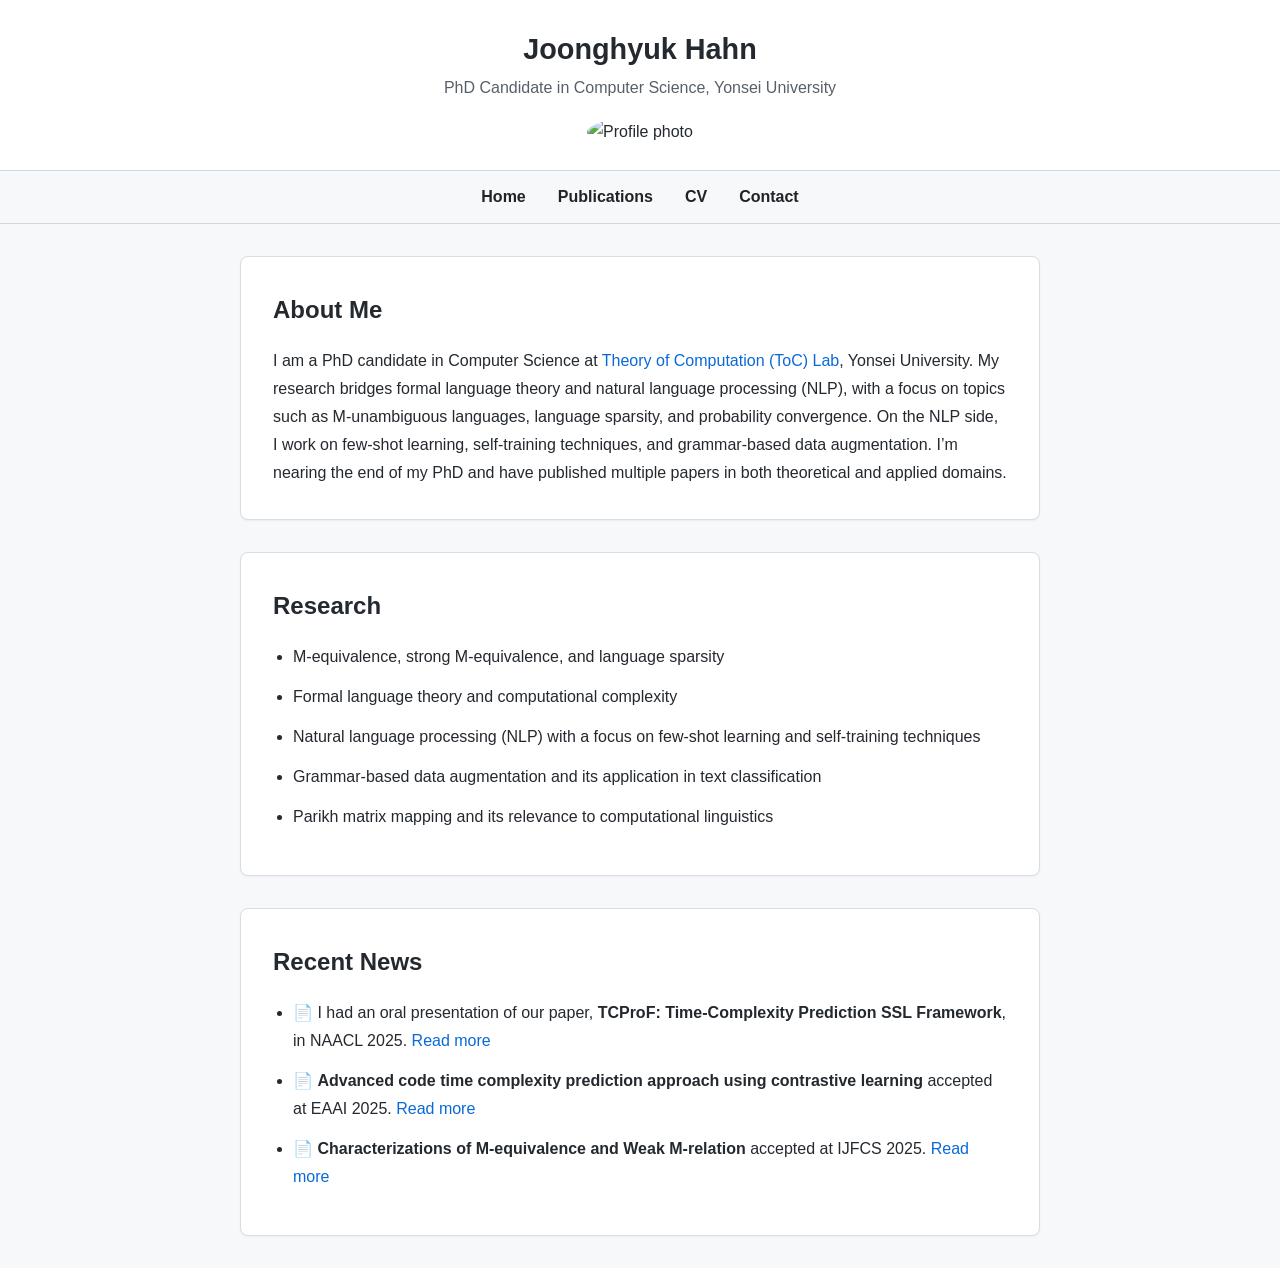
==== index.html @ 427c4173 "Update index.html" ====
<!DOCTYPE html>
<html lang="en">
<head>
  <meta charset="UTF-8" />
  <meta name="viewport" content="width=device-width, initial-scale=1.0" />
  <title>Joonghyuk Hahn</title>
  <link rel="stylesheet" href="assets/style.css" />
</head>
<body>
  <header>
    <h1>Joonghyuk Hahn</h1>
    <p>PhD Candidate in Computer Science, Yonsei University</p>
    <img src="assets/profile.jpg" alt="Profile photo" width="150" />
  </header>

  <nav>
    <ul>
      <li><a href="index.html">Home</a></li>
      <li><a href="publications.html">Publications</a></li>
      <li><a href="cv.html">CV</a></li>
      <li><a href="contact.html">Contact</a></li>
    </ul>
  </nav>

  <section id="about">
    <h2>About Me</h2>
    <p>
      I am a PhD candidate in Computer Science at 
      <a href="https://toc.yonsei.ac.kr/" target="_blank">Theory of Computation (ToC) Lab</a>, Yonsei University. 
      My research bridges formal language theory and natural language processing (NLP), with a focus on topics such as 
      M-unambiguous languages, language sparsity, and probability convergence. On the NLP side, I work on few-shot learning, 
      self-training techniques, and grammar-based data augmentation. I’m nearing the end of my PhD and have published multiple papers 
      in both theoretical and applied domains.
    </p>
  </section>

  <section id="research">
    <h2>Research</h2>
    <ul>
      <li>M-equivalence, strong M-equivalence, and language sparsity</li>
      <li>Formal language theory and computational complexity</li>
      <li>Natural language processing (NLP) with a focus on few-shot learning and self-training techniques</li>
      <li>Grammar-based data augmentation and its application in text classification</li>
      <li>Parikh matrix mapping and its relevance to computational linguistics</li>
    </ul>
  </section>

  <section id="news">
    <h2>Recent News</h2>
    <ul>
      <li>📄 I had an oral presentation of our paper, <strong>TCProF: Time-Complexity Prediction SSL Framework</strong>, in NAACL 2025. <a href="https://aclanthology.org/2025.naacl-long.482" target="_blank">Read more</a></li>
      <li>📄 <strong>Advanced code time complexity prediction approach using contrastive learning</strong> accepted at EAAI 2025. <a href="https://doi.org/10.1016/j.engappai.2025.110631" target="_blank">Read more</a></li>
      <li>📄 <strong>Characterizations of M-equivalence and Weak M-relation</strong> accepted at IJFCS 2025. <a href="https://doi.org/10.1142/S0129054125410047" target="_blank">Read more</a></li>
    </ul>
  </section>
</body>
</html>
---- assets/style.css ----
/* Base Reset */
* {
  margin: 0;
  padding: 0;
  box-sizing: border-box;
}

body {
  font-family: 'Helvetica Neue', Helvetica, Arial, sans-serif;
  background-color: #f6f8fa;
  color: #24292f;
  line-height: 1.75;
}

/* Header */
header {
  background-color: white;
  border-bottom: 1px solid #d0d7de;
  padding: 1.5rem 2rem;
  text-align: center;
}

header h1 {
  font-size: 1.8rem;
  font-weight: 600;
  color: #24292f;
}

header p {
  font-size: 1rem;
  color: #57606a;
}
 
 header img {
  width: 140px;
  height: auto; /* Maintain aspect ratio */
  max-height: 180px; /* Give it more vertical room */
  border-radius: 50%;
  object-fit: cover; /* Crop cleanly if needed */
  margin-top: 1em;
}

/* Navigation */
nav {
  background-color: #f6f8fa;
  border-bottom: 1px solid #d0d7de;
  padding: 0.75rem 2rem;
}

nav ul {
  list-style: none;
  display: flex;
  justify-content: center;
  gap: 2rem;
  flex-wrap: wrap;
}

nav ul li a {
  text-decoration: none;
  color: #1f2328;
  font-weight: 600;
  font-size: 1rem;
}

nav ul li a:hover {
  color: #0969da;
  text-decoration: underline;
}

/* Main Content */
section {
  background: white;
  max-width: 800px;
  margin: 2rem auto;
  padding: 2rem;
  border: 1px solid #d8dee4;
  border-radius: 8px;
  box-shadow: 0 1px 2px rgba(27, 31, 35, 0.05);
}


section h2 {
  margin-bottom: 1rem;
  color: #24292f;
  font-size: 1.5rem;
  font-weight: 600;
}

section ul {
  margin-top: 1rem;
  padding-left: 1.25rem;
}

section ul li {
  margin-bottom: 0.75rem;
}

/* Links */
a {
  color: #0969da;
  text-decoration: none;
}

a:hover {
  text-decoration: underline;
}

/* Contact Info */
.contact-info p {
  margin-bottom: 1rem;
  font-size: 1.1rem;
}

/* Footer (optional) */
footer {
  text-align: center;
  padding: 1.5rem;
  color: #57606a;
  font-size: 0.9rem;
}
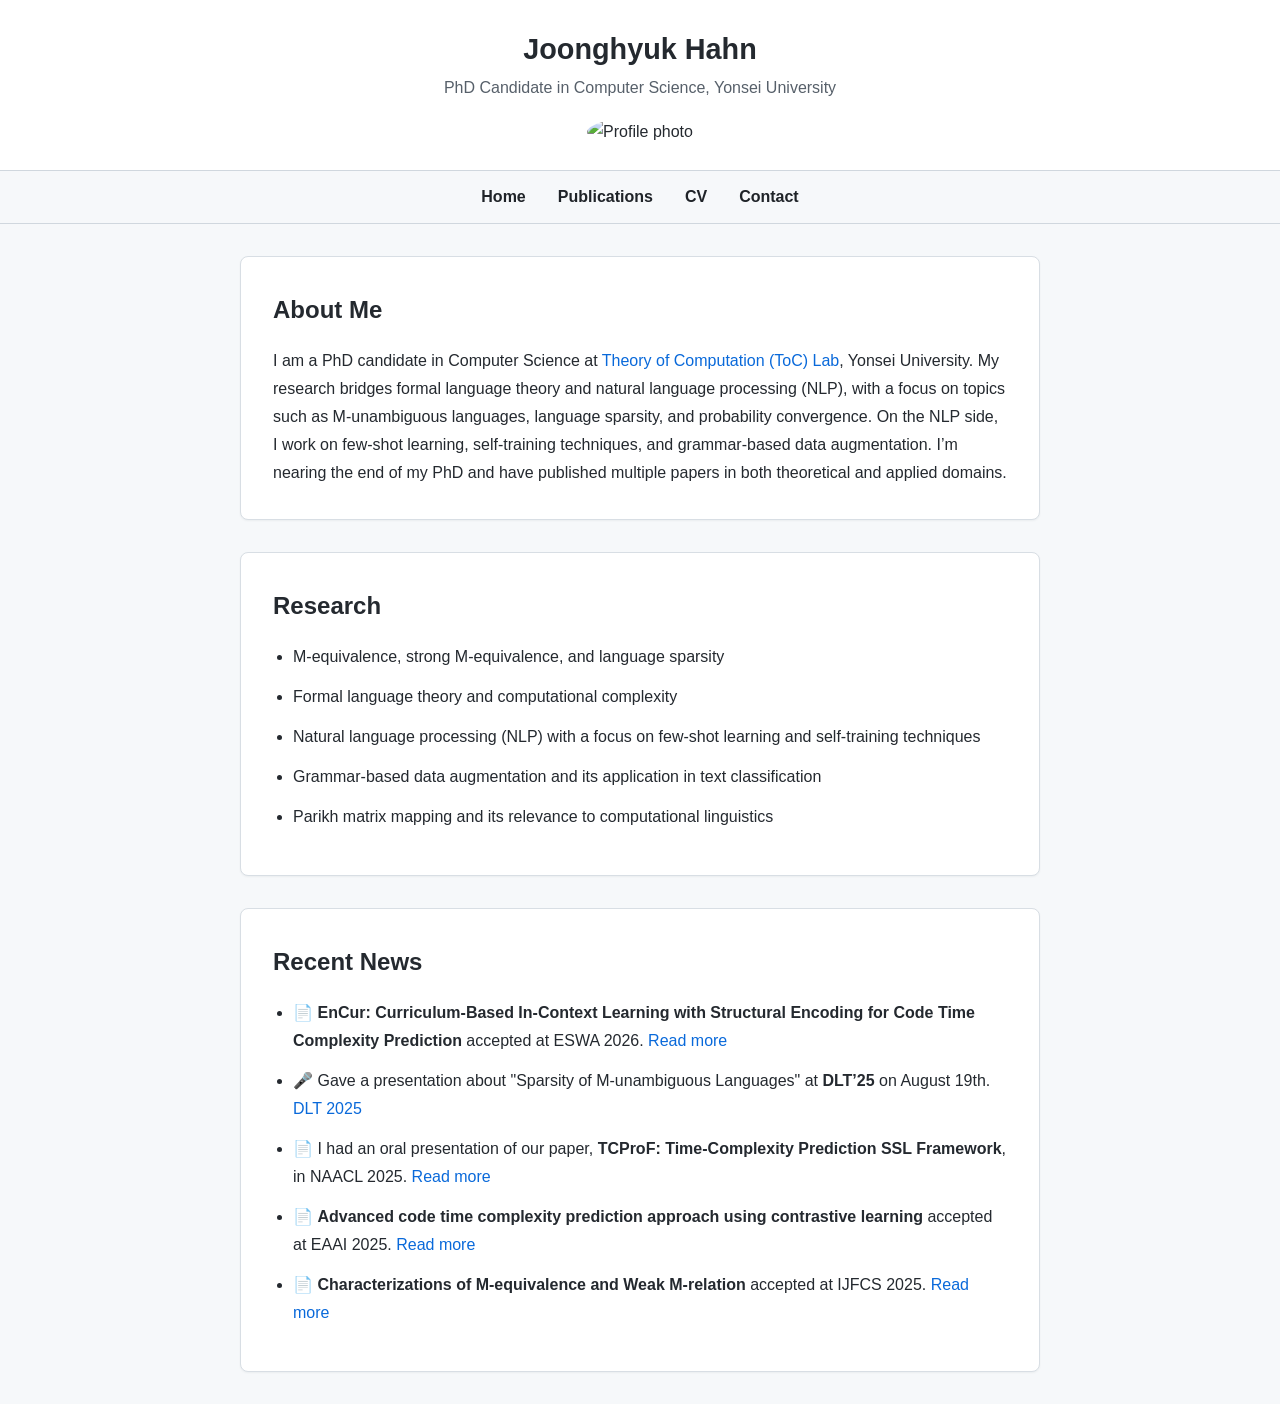
==== commit e16bf150: "Add recent news section with presentations and papers" ====
--- a/index.html
+++ b/index.html
@@ -47,11 +47,17 @@
 
   <section id="news">
     <h2>Recent News</h2>
+    <div class="news-scroller" aria-label="Recent news (scroll for more)">
     <ul>
+      <li>📄 <strong>EnCur: Curriculum‑Based In‑Context Learning with Structural Encoding for Code Time Complexity Prediction</strong> accepted at ESWA 2026. <a href="https://www.sciencedirect.com/science/article/pii/S0957417425027113" target="_blank">Read more</a></li>
+      <!-- [NEW] DLT'25 informal presentation -->
+      <li>🎤 Gave a presentation about "Sparsity of M-unambiguous Languages" at <strong>DLT’25</strong> on August 19th. <a href="https://cida.uos.ac.kr/dlt2025/program/" target="_blank">DLT 2025</a></li>
+      
       <li>📄 I had an oral presentation of our paper, <strong>TCProF: Time-Complexity Prediction SSL Framework</strong>, in NAACL 2025. <a href="https://aclanthology.org/2025.naacl-long.482" target="_blank">Read more</a></li>
       <li>📄 <strong>Advanced code time complexity prediction approach using contrastive learning</strong> accepted at EAAI 2025. <a href="https://doi.org/10.1016/j.engappai.2025.110631" target="_blank">Read more</a></li>
       <li>📄 <strong>Characterizations of M-equivalence and Weak M-relation</strong> accepted at IJFCS 2025. <a href="https://doi.org/10.1142/S0129054125410047" target="_blank">Read more</a></li>
     </ul>
+    </div>
   </section>
 </body>
 </html>
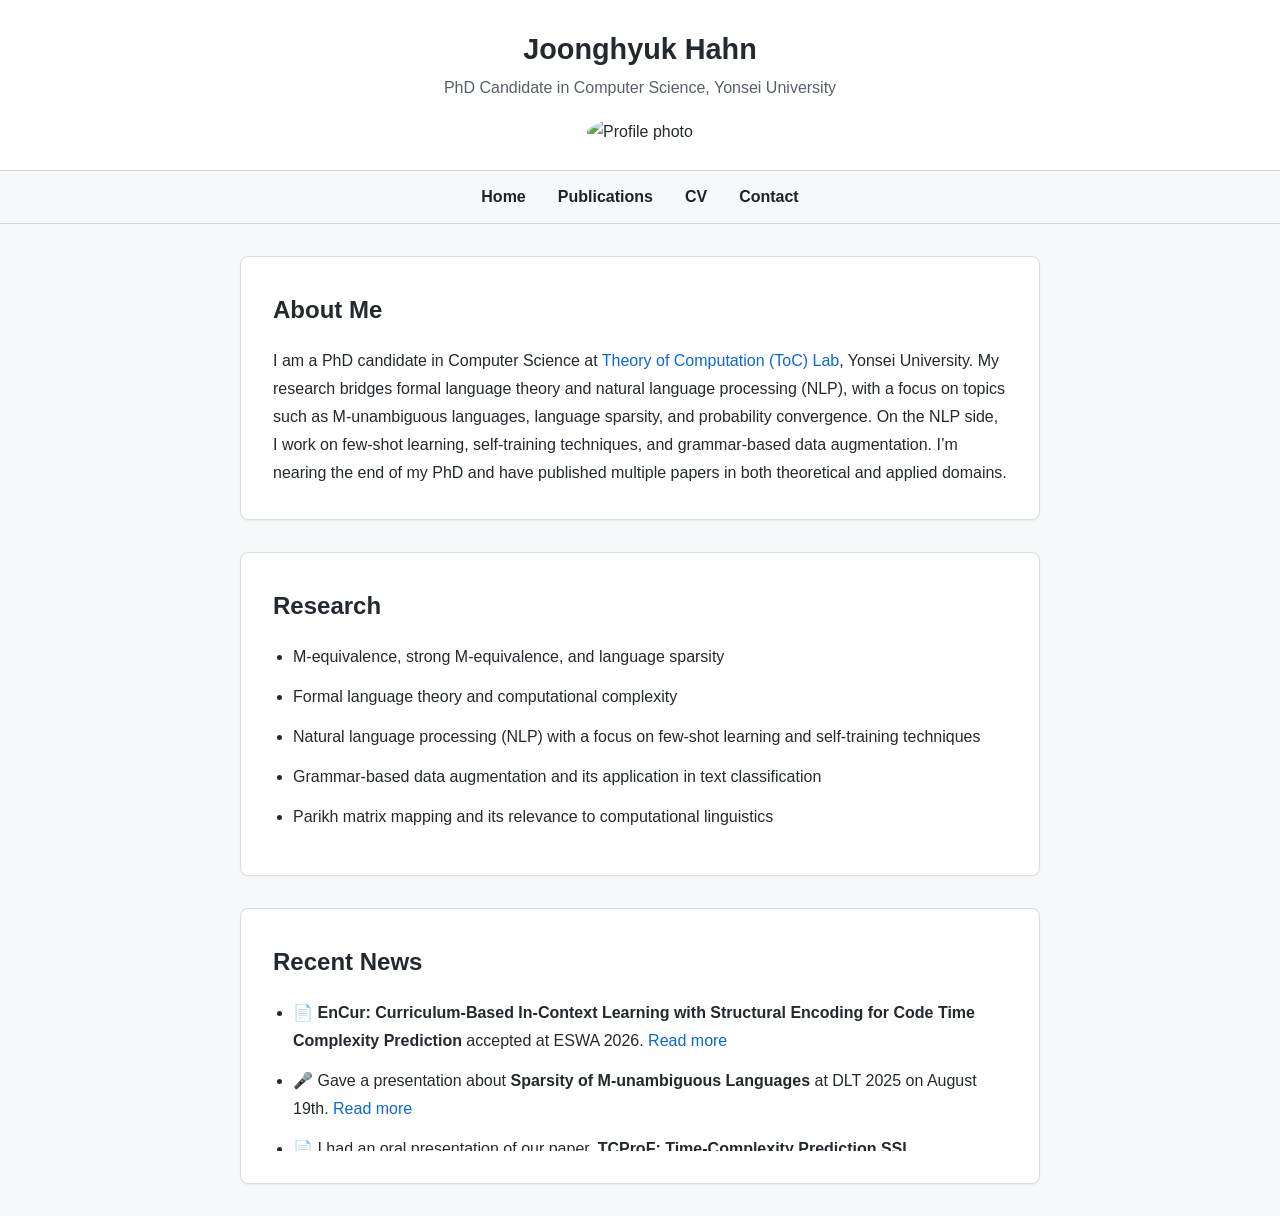
==== commit 9c69764f: "Update DLT'25 presentation details in index.html" ====
--- a/index.html
+++ b/index.html
@@ -51,7 +51,7 @@
     <ul>
       <li>📄 <strong>EnCur: Curriculum‑Based In‑Context Learning with Structural Encoding for Code Time Complexity Prediction</strong> accepted at ESWA 2026. <a href="https://www.sciencedirect.com/science/article/pii/S0957417425027113" target="_blank">Read more</a></li>
       <!-- [NEW] DLT'25 informal presentation -->
-      <li>🎤 Gave a presentation about "Sparsity of M-unambiguous Languages" at <strong>DLT’25</strong> on August 19th. <a href="https://cida.uos.ac.kr/dlt2025/program/" target="_blank">DLT 2025</a></li>
+      <li>🎤 Gave a presentation about <strong>Sparsity of M-unambiguous Languages</strong> at DLT 2025 on August 19th. <a href="https://cida.uos.ac.kr/dlt2025/program/" target="_blank">Read more</a></li>
       
       <li>📄 I had an oral presentation of our paper, <strong>TCProF: Time-Complexity Prediction SSL Framework</strong>, in NAACL 2025. <a href="https://aclanthology.org/2025.naacl-long.482" target="_blank">Read more</a></li>
       <li>📄 <strong>Advanced code time complexity prediction approach using contrastive learning</strong> accepted at EAAI 2025. <a href="https://doi.org/10.1016/j.engappai.2025.110631" target="_blank">Read more</a></li>
--- a/assets/style.css
+++ b/assets/style.css
@@ -118,3 +118,13 @@
   color: #57606a;
   font-size: 0.9rem;
 }
+
+#news .news-scroller {
+  /* 대략 3개 항목이 보이도록 높이 조정 (항목 줄바꿈 시 값만 살짝 조절) */
+  max-height: 9.5rem;
+  overflow-y: auto;
+  padding-right: 0.25rem; /* 스크롤바가 텍스트 가리지 않도록 */
+  scrollbar-gutter: stable; /* 크롬/사파리에서 레이아웃 흔들림 방지 */
+}
+#news .news-scroller ul {
+  margin: 0; /* 섹션 기본 여백 제거해 깔끔하게 */
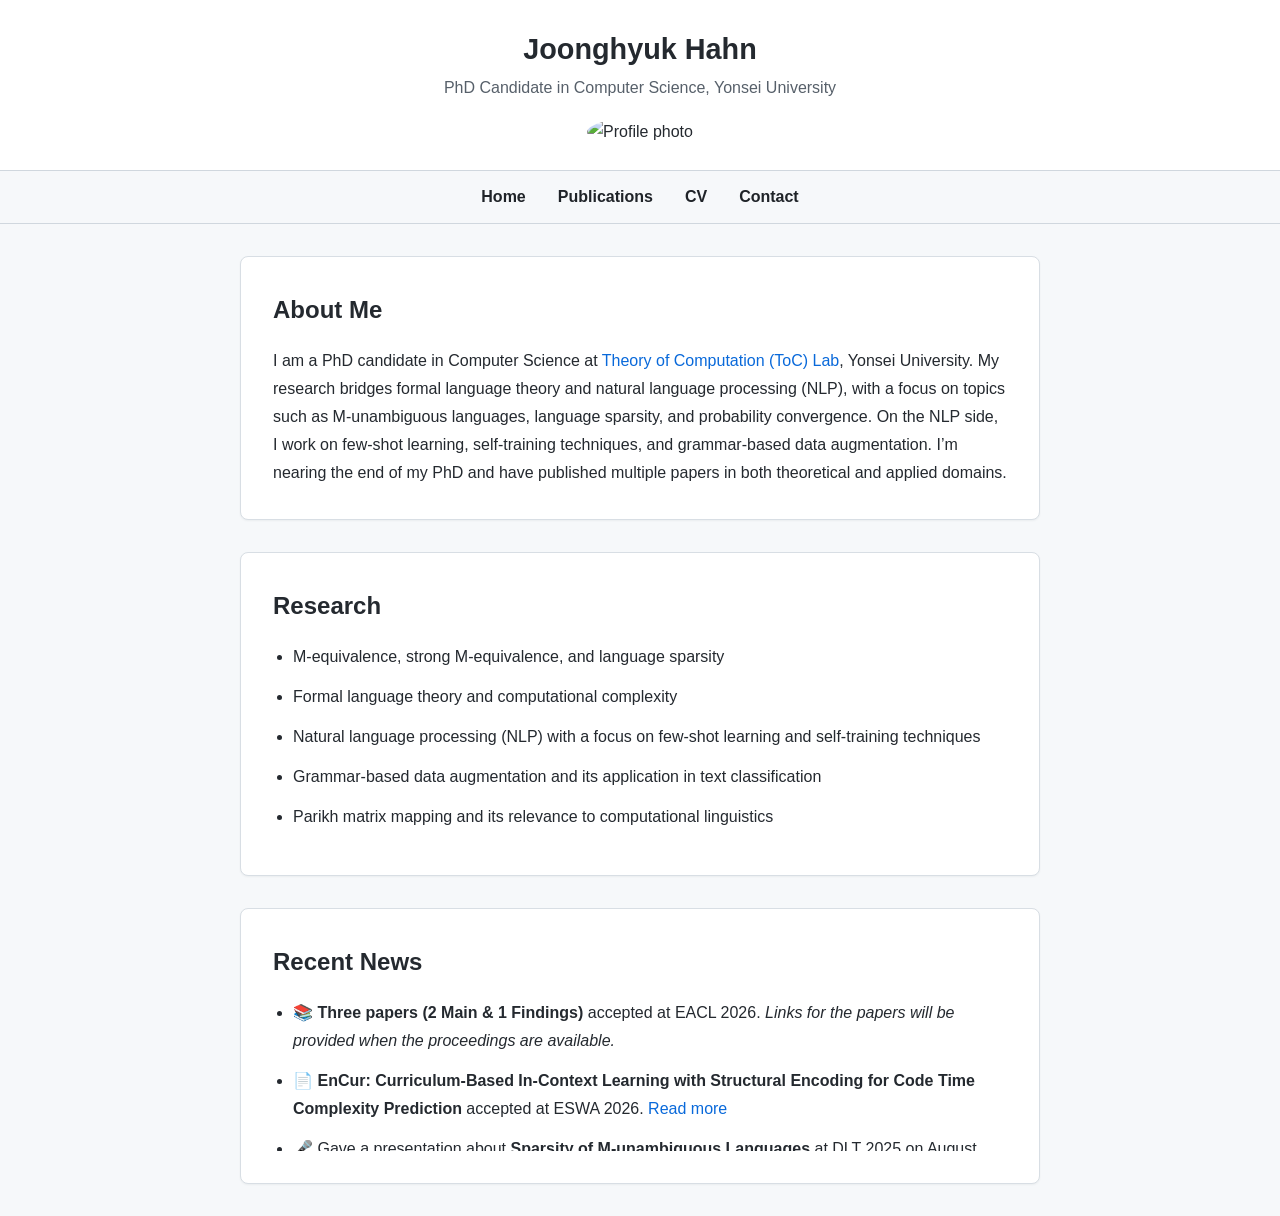
==== commit 7414d0ca: "Add recent news about EACL and DLT presentations" ====
--- a/index.html
+++ b/index.html
@@ -49,8 +49,8 @@
     <h2>Recent News</h2>
     <div class="news-scroller" aria-label="Recent news (scroll for more)">
     <ul>
+      <li>📚 <strong>Three papers (2 Main & 1 Findings)</strong> accepted at EACL 2026. <em>Links for the papers will be provided when the proceedings are available.</em></li>
       <li>📄 <strong>EnCur: Curriculum‑Based In‑Context Learning with Structural Encoding for Code Time Complexity Prediction</strong> accepted at ESWA 2026. <a href="https://www.sciencedirect.com/science/article/pii/S0957417425027113" target="_blank">Read more</a></li>
-      <!-- [NEW] DLT'25 informal presentation -->
       <li>🎤 Gave a presentation about <strong>Sparsity of M-unambiguous Languages</strong> at DLT 2025 on August 19th. <a href="https://cida.uos.ac.kr/dlt2025/program/" target="_blank">Read more</a></li>
       
       <li>📄 I had an oral presentation of our paper, <strong>TCProF: Time-Complexity Prediction SSL Framework</strong>, in NAACL 2025. <a href="https://aclanthology.org/2025.naacl-long.482" target="_blank">Read more</a></li>
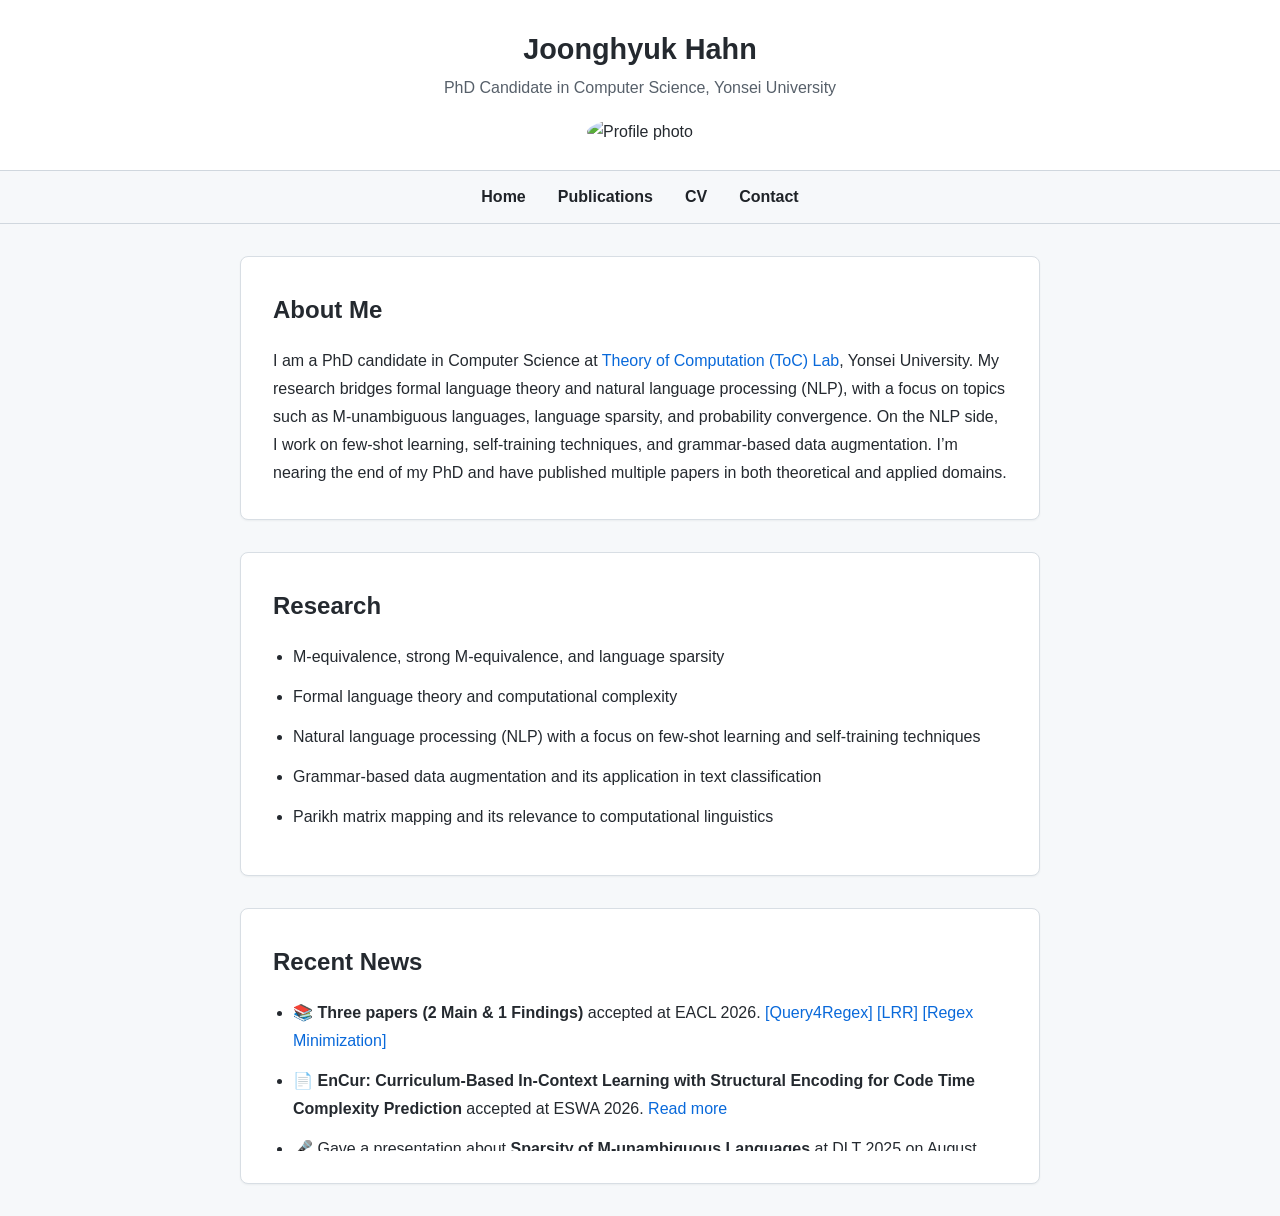
==== commit 3725e042: "Add links to accepted papers in news section Updated recent news section with links to accepted pape" ====
--- a/index.html
+++ b/index.html
@@ -49,7 +49,7 @@
     <h2>Recent News</h2>
     <div class="news-scroller" aria-label="Recent news (scroll for more)">
     <ul>
-      <li>📚 <strong>Three papers (2 Main & 1 Findings)</strong> accepted at EACL 2026. <em>Links for the papers will be provided when the proceedings are available.</em></li>
+      <li>📚 <strong>Three papers (2 Main & 1 Findings)</strong> accepted at EACL 2026. <a href="https://aclanthology.org/2026.findings-eacl.331/" target="_blank">[Query4Regex]</a> <a href="https://aclanthology.org/2026.eacl-long.379/" target="_blank">[LRR]</a> <a href="https://aclanthology.org/2026.eacl-long.375/" target="_blank">[Regex Minimization]</a></li>
       <li>📄 <strong>EnCur: Curriculum‑Based In‑Context Learning with Structural Encoding for Code Time Complexity Prediction</strong> accepted at ESWA 2026. <a href="https://www.sciencedirect.com/science/article/pii/S0957417425027113" target="_blank">Read more</a></li>
       <li>🎤 Gave a presentation about <strong>Sparsity of M-unambiguous Languages</strong> at DLT 2025 on August 19th. <a href="https://cida.uos.ac.kr/dlt2025/program/" target="_blank">Read more</a></li>
       
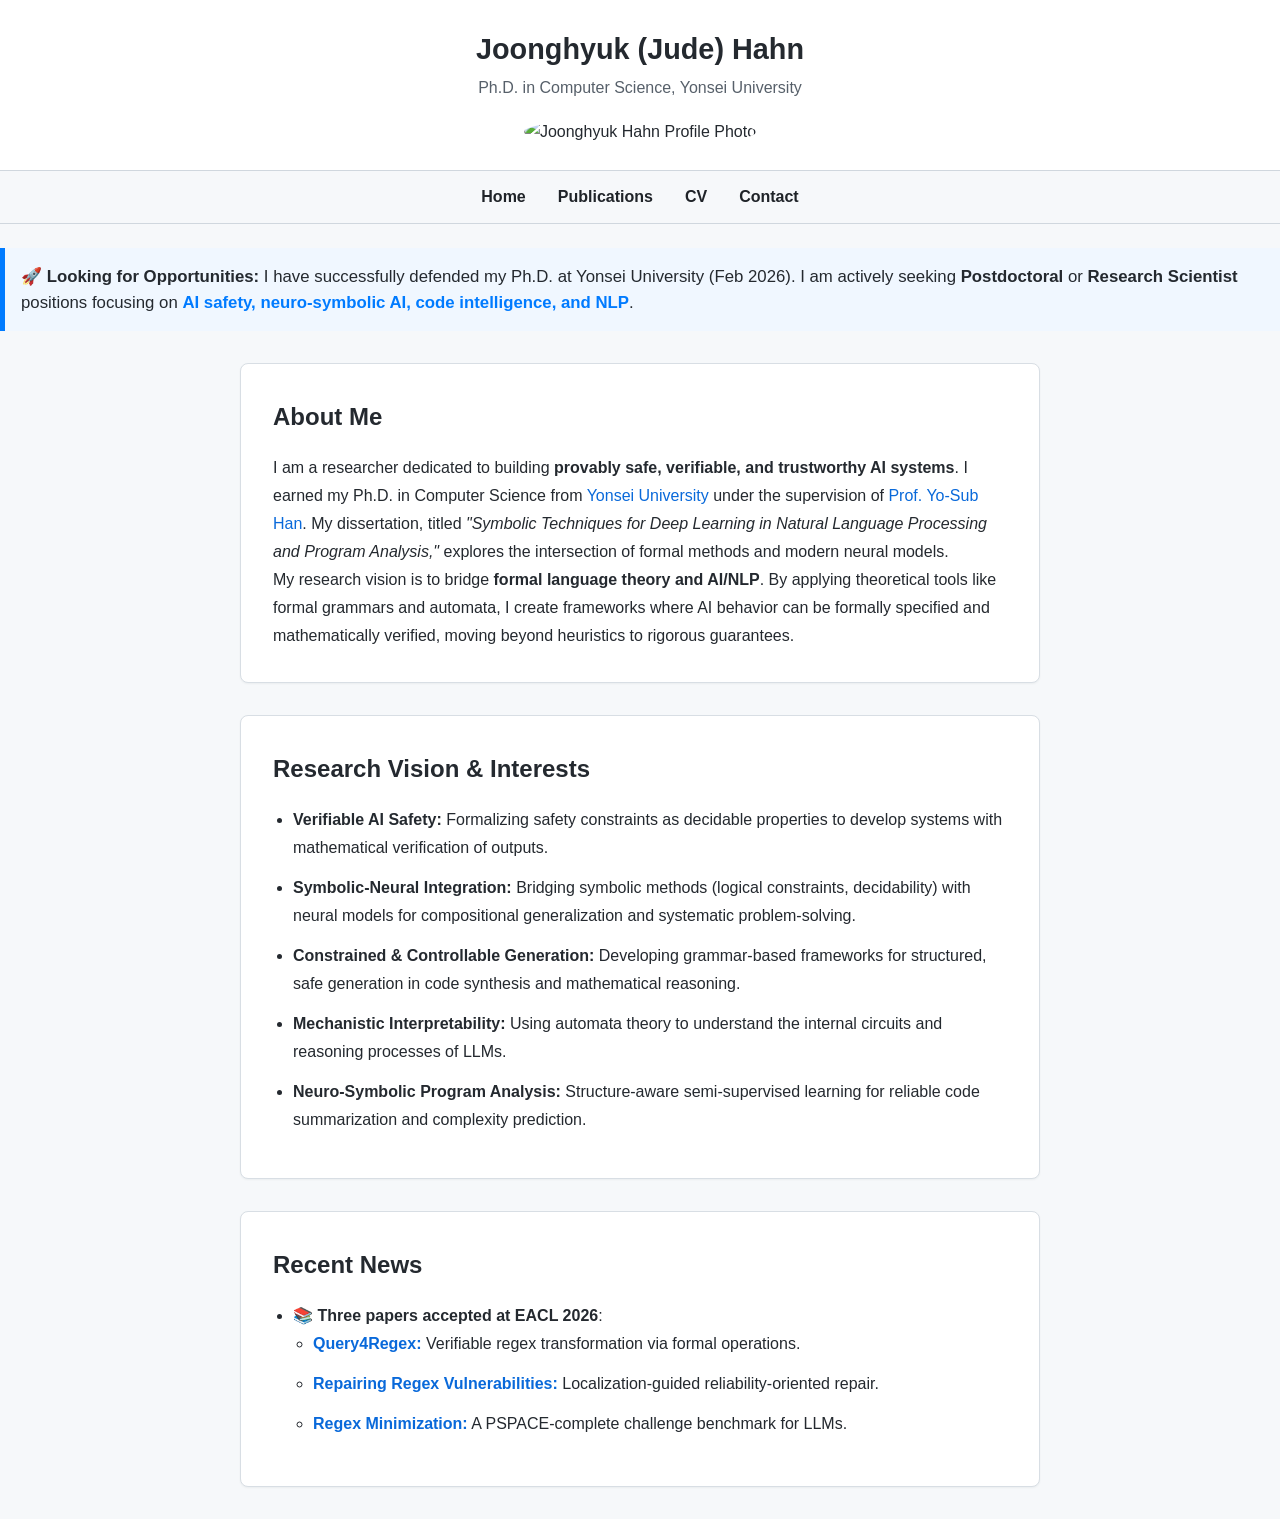
==== commit b832292f: "Revise personal information and update research interests Updated the title and header name, added a" ====
--- a/index.html
+++ b/index.html
@@ -3,14 +3,25 @@
 <head>
   <meta charset="UTF-8" />
   <meta name="viewport" content="width=device-width, initial-scale=1.0" />
-  <title>Joonghyuk Hahn</title>
+  <title>Joonghyuk (Jude) Hahn</title>
   <link rel="stylesheet" href="assets/style.css" />
+  <style>
+    .job-status-banner {
+      background-color: #f0f7ff;
+      border-left: 5px solid #007bff;
+      padding: 1rem;
+      margin: 1.5rem 0;
+      font-size: 1.05rem;
+      line-height: 1.5;
+    }
+    .highlight { color: #007bff; font-weight: bold; }
+  </style>
 </head>
 <body>
   <header>
-    <h1>Joonghyuk Hahn</h1>
-    <p>PhD Candidate in Computer Science, Yonsei University</p>
-    <img src="assets/profile.jpg" alt="Profile photo" width="150" />
+    <h1>Joonghyuk (Jude) Hahn</h1>
+    <p>Ph.D. in Computer Science, Yonsei University</p>
+    <img src="assets/profile.jpg" alt="Joonghyuk Hahn Profile Photo" width="150" />
   </header>
 
   <nav>
@@ -22,26 +33,36 @@
     </ul>
   </nav>
 
+  <div class="job-status-banner">
+    <strong>🚀 Looking for Opportunities:</strong> I have successfully defended my Ph.D. at Yonsei University (Feb 2026).
+    I am actively seeking <strong>Postdoctoral</strong> or <strong>Research Scientist</strong> positions
+    focusing on <span class="highlight">AI safety, neuro-symbolic AI, code intelligence, and NLP</span>.
+  </div>
+
   <section id="about">
     <h2>About Me</h2>
     <p>
-      I am a PhD candidate in Computer Science at 
-      <a href="https://toc.yonsei.ac.kr/" target="_blank">Theory of Computation (ToC) Lab</a>, Yonsei University. 
-      My research bridges formal language theory and natural language processing (NLP), with a focus on topics such as 
-      M-unambiguous languages, language sparsity, and probability convergence. On the NLP side, I work on few-shot learning, 
-      self-training techniques, and grammar-based data augmentation. I’m nearing the end of my PhD and have published multiple papers 
-      in both theoretical and applied domains.
+      I am a researcher dedicated to building <strong>provably safe, verifiable, and trustworthy AI systems</strong>. 
+      I earned my Ph.D. in Computer Science from <a href="https://toc.yonsei.ac.kr/" target="_blank">Yonsei University</a> under
+      the supervision of <a href="https://toc.yonsei.ac.kr/yosh/" target="_blank">Prof. Yo-Sub Han</a>. 
+      My dissertation, titled <em>"Symbolic Techniques for Deep Learning in Natural Language Processing and Program Analysis,"</em>
+      explores the intersection of formal methods and modern neural models.
+    </p>
+    <p>
+      My research vision is to bridge <strong>formal language theory and AI/NLP</strong>. 
+      By applying theoretical tools like formal grammars and automata,
+      I create frameworks where AI behavior can be formally specified and mathematically verified, moving beyond heuristics to rigorous guarantees.
     </p>
   </section>
 
   <section id="research">
-    <h2>Research</h2>
+    <h2>Research Vision & Interests</h2>
     <ul>
-      <li>M-equivalence, strong M-equivalence, and language sparsity</li>
-      <li>Formal language theory and computational complexity</li>
-      <li>Natural language processing (NLP) with a focus on few-shot learning and self-training techniques</li>
-      <li>Grammar-based data augmentation and its application in text classification</li>
-      <li>Parikh matrix mapping and its relevance to computational linguistics</li>
+      <li><strong>Verifiable AI Safety:</strong> Formalizing safety constraints as decidable properties to develop systems with mathematical verification of outputs.</li>
+      <li><strong>Symbolic-Neural Integration:</strong> Bridging symbolic methods (logical constraints, decidability) with neural models for compositional generalization and systematic problem-solving.</li>
+      <li><strong>Constrained & Controllable Generation:</strong> Developing grammar-based frameworks for structured, safe generation in code synthesis and mathematical reasoning.</li>
+      <li><strong>Mechanistic Interpretability:</strong> Using automata theory to understand the internal circuits and reasoning processes of LLMs.</li>
+      <li><strong>Neuro-Symbolic Program Analysis:</strong> Structure-aware semi-supervised learning for reliable code summarization and complexity prediction.</li>
     </ul>
   </section>
 
@@ -49,13 +70,18 @@
     <h2>Recent News</h2>
     <div class="news-scroller" aria-label="Recent news (scroll for more)">
     <ul>
-      <li>📚 <strong>Three papers (2 Main & 1 Findings)</strong> accepted at EACL 2026. <a href="https://aclanthology.org/2026.findings-eacl.331/" target="_blank">[Query4Regex]</a> <a href="https://aclanthology.org/2026.eacl-long.379/" target="_blank">[LRR]</a> <a href="https://aclanthology.org/2026.eacl-long.375/" target="_blank">[Regex Minimization]</a></li>
-      <li>📄 <strong>EnCur: Curriculum‑Based In‑Context Learning with Structural Encoding for Code Time Complexity Prediction</strong> accepted at ESWA 2026. <a href="https://www.sciencedirect.com/science/article/pii/S0957417425027113" target="_blank">Read more</a></li>
-      <li>🎤 Gave a presentation about <strong>Sparsity of M-unambiguous Languages</strong> at DLT 2025 on August 19th. <a href="https://cida.uos.ac.kr/dlt2025/program/" target="_blank">Read more</a></li>
-      
-      <li>📄 I had an oral presentation of our paper, <strong>TCProF: Time-Complexity Prediction SSL Framework</strong>, in NAACL 2025. <a href="https://aclanthology.org/2025.naacl-long.482" target="_blank">Read more</a></li>
-      <li>📄 <strong>Advanced code time complexity prediction approach using contrastive learning</strong> accepted at EAAI 2025. <a href="https://doi.org/10.1016/j.engappai.2025.110631" target="_blank">Read more</a></li>
-      <li>📄 <strong>Characterizations of M-equivalence and Weak M-relation</strong> accepted at IJFCS 2025. <a href="https://doi.org/10.1142/S0129054125410047" target="_blank">Read more</a></li>
+      <li>📚 <strong>Three papers accepted at EACL 2026</strong>: 
+        <ul>
+          <li><a href="#" target="_blank"><strong>Query4Regex:</strong></a> Verifiable regex transformation via formal operations.</li>
+          <li><a href="#" target="_blank"><strong>Repairing Regex Vulnerabilities:</strong></a> Localization-guided reliability-oriented repair.</li>
+          <li><a href="#" target="_blank"><strong>Regex Minimization:</strong></a> A PSPACE-complete challenge benchmark for LLMs.</li>
+        </ul>
+      <li>🎤 Gave a presentation about <strong>Sparsity of M-unambiguous Languages</strong> at DLT 2025 on August 19th.
+        <a href="https://cida.uos.ac.kr/dlt2025/program/" target="_blank">Read more</a></li>
+      <li>📄 <strong>EnCur: Curriculum-Based ICL with Structural Encoding</strong> published in <strong>ESWA 2026</strong>.</li>
+      <li>📄 <strong>TCProF: Time-Complexity Prediction SSL Framework</strong> presented at <strong>NAACL 2025</strong>.</li>
+      <li>📄 <strong>Characterizations of M-equivalence</strong> published in <strong>IJFCS 2025</strong>.</li>
+      <li>📄 <strong>Advanced Code Time Complexity Prediction</strong> published in <strong>EAAI 2025</strong>.</li>
     </ul>
     </div>
   </section>
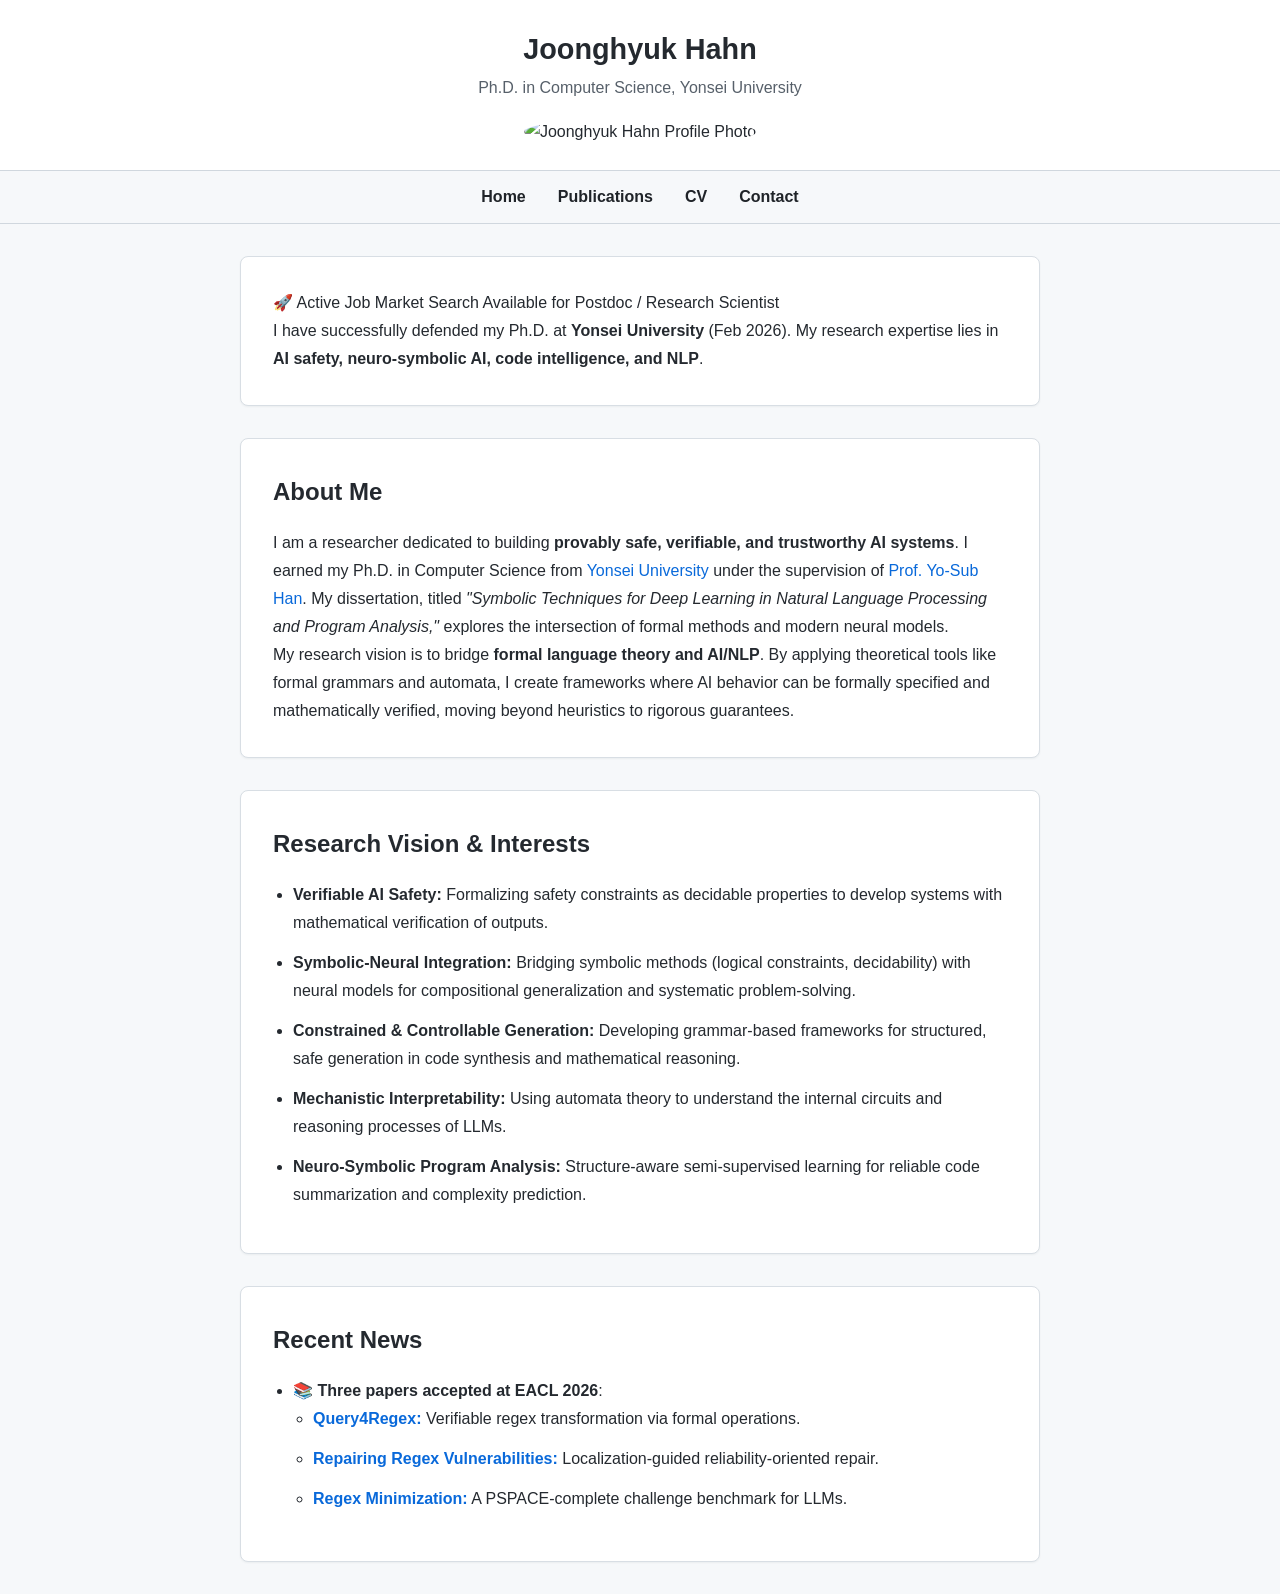
==== commit 41f5de2d: "Refactor job status section and update names Updated the title and header name, and modified the job" ====
--- a/index.html
+++ b/index.html
@@ -3,23 +3,15 @@
 <head>
   <meta charset="UTF-8" />
   <meta name="viewport" content="width=device-width, initial-scale=1.0" />
-  <title>Joonghyuk (Jude) Hahn</title>
+  <title>Joonghyuk Hahn</title>
   <link rel="stylesheet" href="assets/style.css" />
   <style>
-    .job-status-banner {
-      background-color: #f0f7ff;
-      border-left: 5px solid #007bff;
-      padding: 1rem;
-      margin: 1.5rem 0;
-      font-size: 1.05rem;
-      line-height: 1.5;
-    }
-    .highlight { color: #007bff; font-weight: bold; }
+    /* .highlight { color: #007bff; font-weight: bold; } */
   </style>
 </head>
 <body>
   <header>
-    <h1>Joonghyuk (Jude) Hahn</h1>
+    <h1>Joonghyuk Hahn</h1>
     <p>Ph.D. in Computer Science, Yonsei University</p>
     <img src="assets/profile.jpg" alt="Joonghyuk Hahn Profile Photo" width="150" />
   </header>
@@ -33,11 +25,18 @@
     </ul>
   </nav>
 
-  <div class="job-status-banner">
-    <strong>🚀 Looking for Opportunities:</strong> I have successfully defended my Ph.D. at Yonsei University (Feb 2026).
-    I am actively seeking <strong>Postdoctoral</strong> or <strong>Research Scientist</strong> positions
-    focusing on <span class="highlight">AI safety, neuro-symbolic AI, code intelligence, and NLP</span>.
+  <section id="job-market">
+  <div class="status-card">
+    <div class="status-header">
+      <span class="status-badge">🚀 Active Job Market Search</span>
+      <span class="status-location">Available for Postdoc / Research Scientist</span>
+    </div>
+    <p>
+      I have successfully defended my Ph.D. at <strong>Yonsei University</strong> (Feb 2026). 
+      My research expertise lies in <strong>AI safety, neuro-symbolic AI, code intelligence, and NLP</strong>.
+    </p>
   </div>
+</section>
 
   <section id="about">
     <h2>About Me</h2>
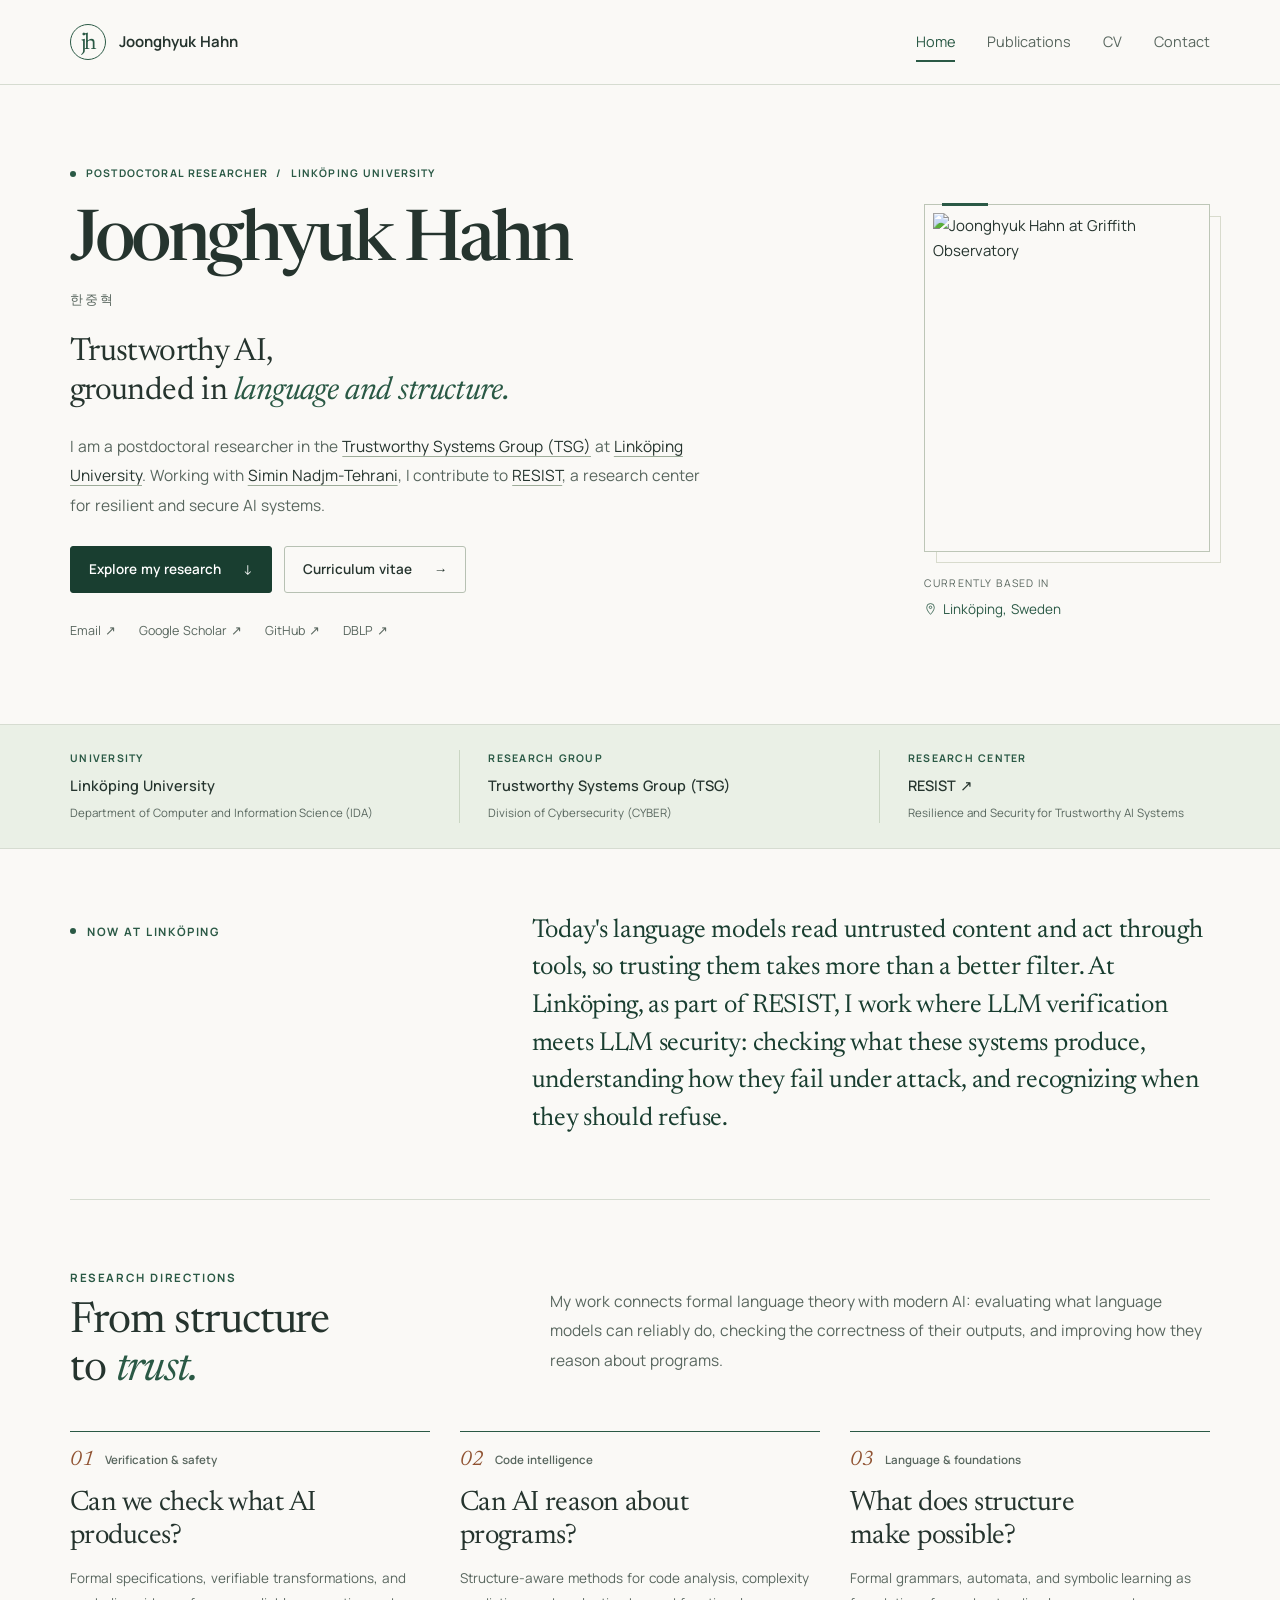
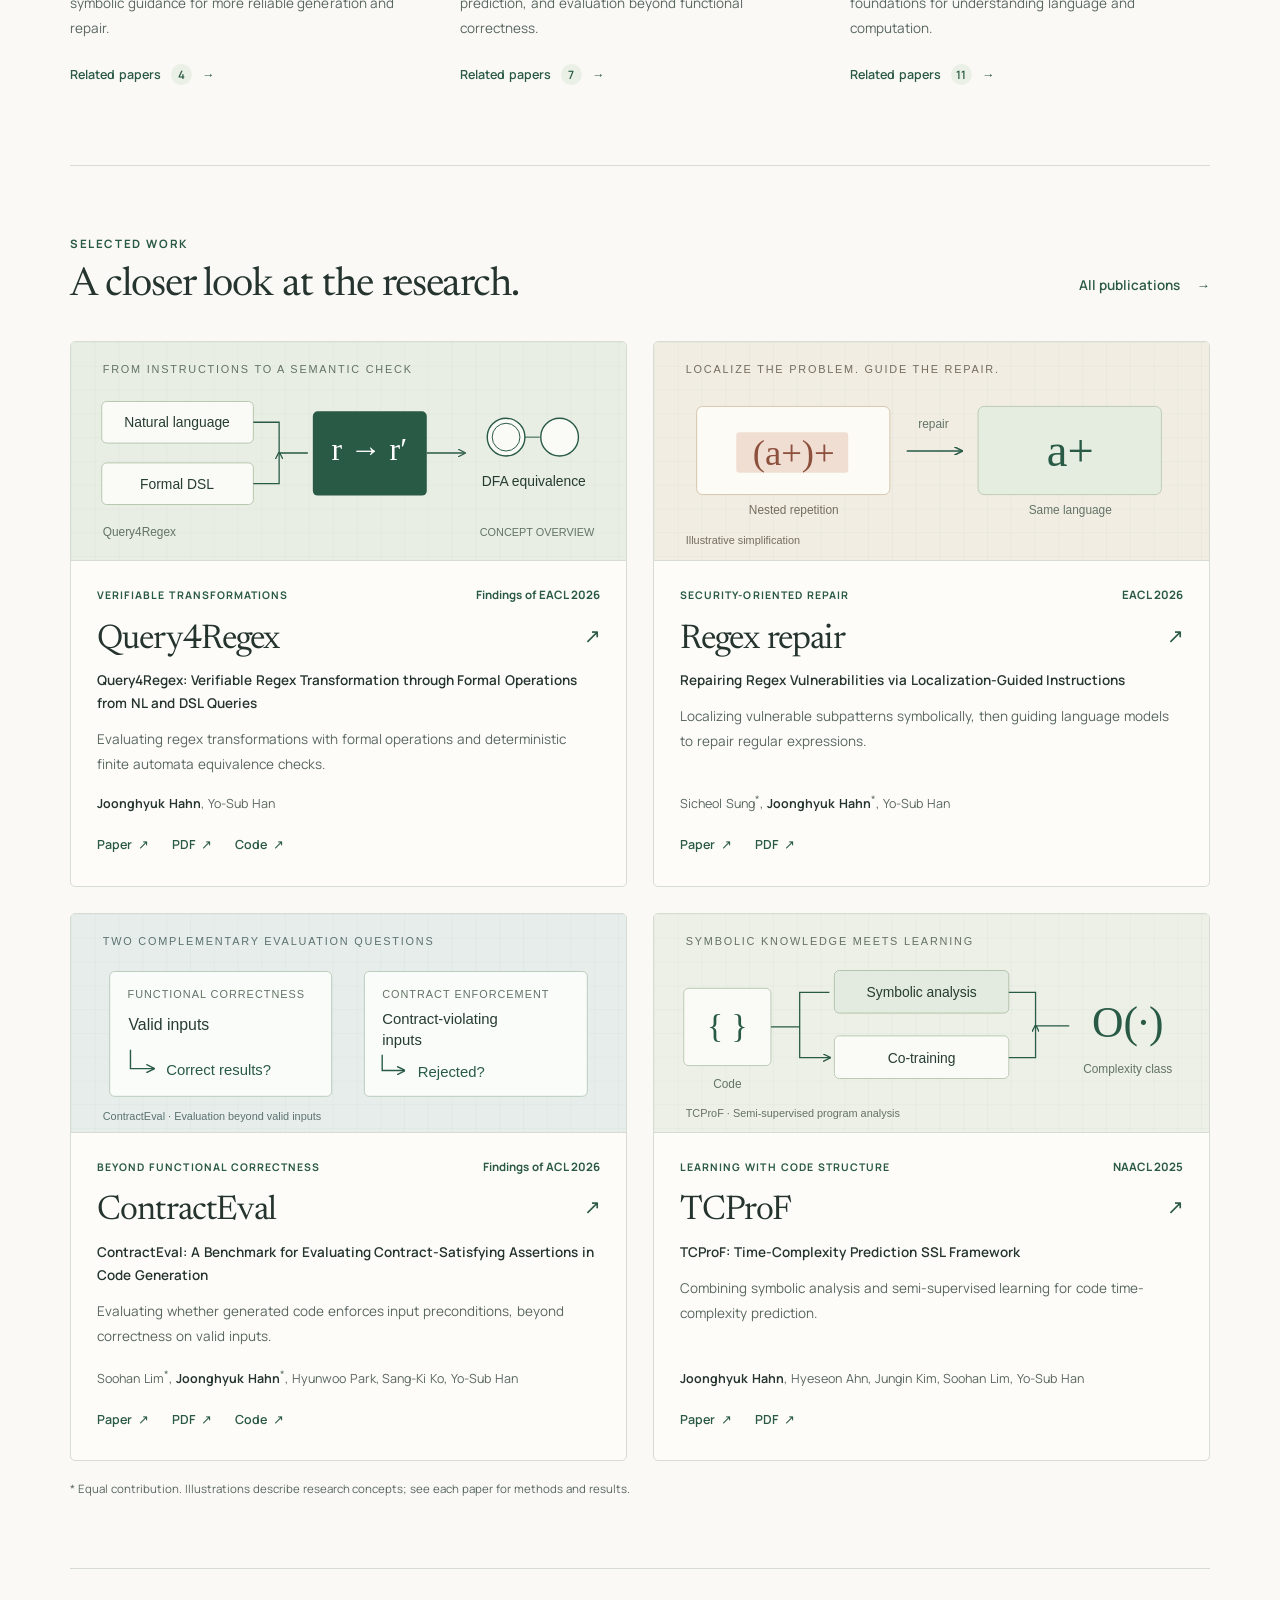
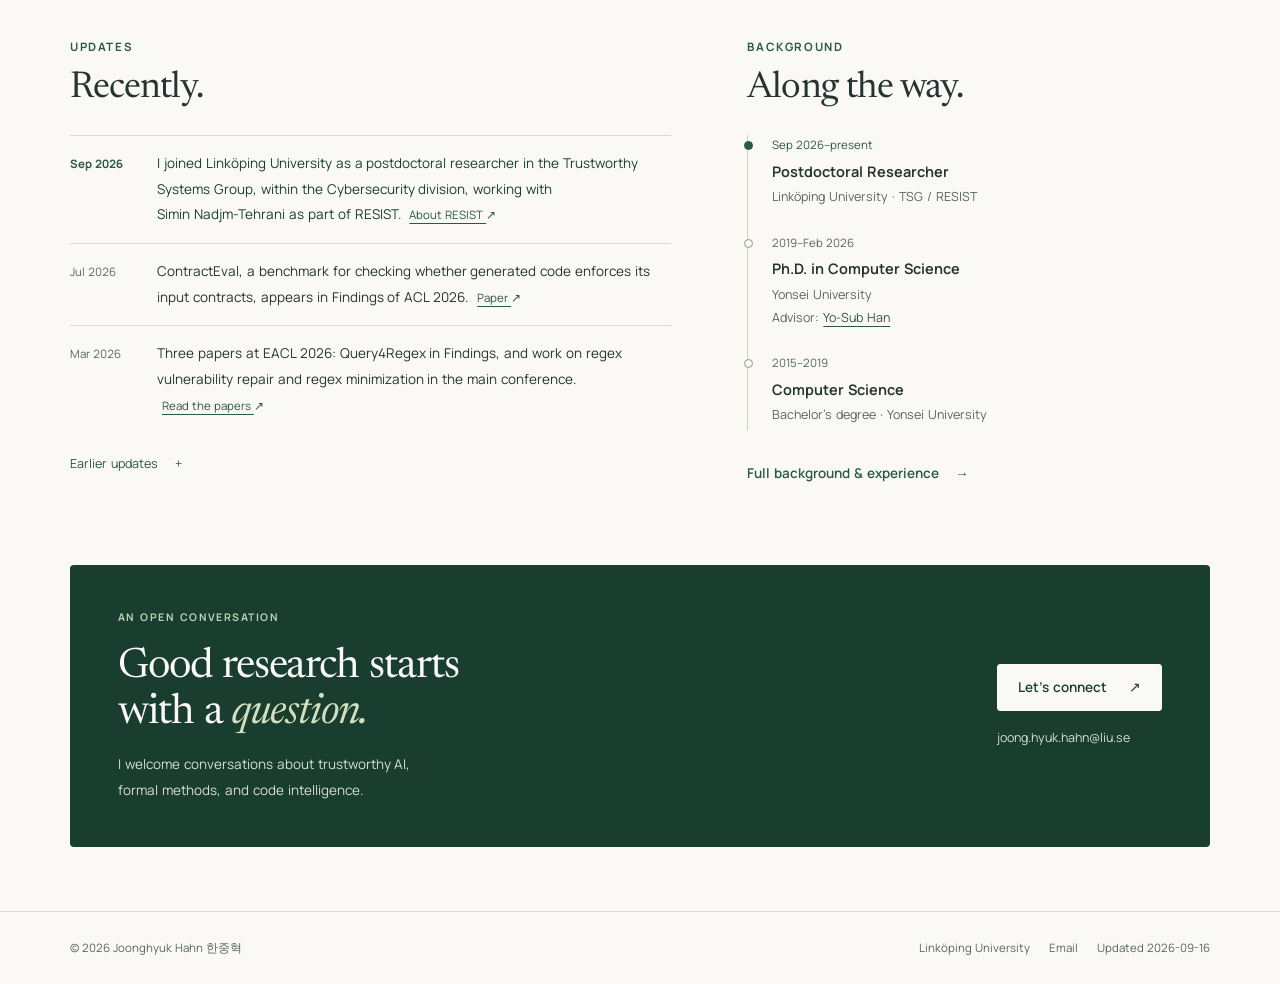
==== commit fed44990: "Redesign site and update for Linköping postdoc - New editorial design (Newsreader/Manrope, local fon" ====
--- a/index.html
+++ b/index.html
@@ -1,88 +1,51 @@
 <!DOCTYPE html>
 <html lang="en">
 <head>
-  <meta charset="UTF-8" />
-  <meta name="viewport" content="width=device-width, initial-scale=1.0" />
-  <title>Joonghyuk Hahn</title>
-  <link rel="stylesheet" href="assets/style.css" />
-  <style>
-    /* .highlight { color: #007bff; font-weight: bold; } */
-  </style>
-</head>
-<body>
-  <header>
-    <h1>Joonghyuk Hahn</h1>
-    <p>Ph.D. in Computer Science, Yonsei University</p>
-    <img src="assets/profile.jpg" alt="Joonghyuk Hahn Profile Photo" width="150" />
-  </header>
-
-  <nav>
-    <ul>
-      <li><a href="index.html">Home</a></li>
-      <li><a href="publications.html">Publications</a></li>
-      <li><a href="cv.html">CV</a></li>
-      <li><a href="contact.html">Contact</a></li>
-    </ul>
-  </nav>
-
-  <section id="job-market">
-  <div class="status-card">
-    <div class="status-header">
-      <span class="status-badge">🚀 Active Job Market Search</span>
-      <span class="status-location">Available for Postdoc / Research Scientist</span>
-    </div>
-    <p>
-      I have successfully defended my Ph.D. at <strong>Yonsei University</strong> (Feb 2026). 
-      My research expertise lies in <strong>AI safety, neuro-symbolic AI, code intelligence, and NLP</strong>.
-    </p>
-  </div>
-</section>
-
-  <section id="about">
-    <h2>About Me</h2>
-    <p>
-      I am a researcher dedicated to building <strong>provably safe, verifiable, and trustworthy AI systems</strong>. 
-      I earned my Ph.D. in Computer Science from <a href="https://toc.yonsei.ac.kr/" target="_blank">Yonsei University</a> under
-      the supervision of <a href="https://toc.yonsei.ac.kr/yosh/" target="_blank">Prof. Yo-Sub Han</a>. 
-      My dissertation, titled <em>"Symbolic Techniques for Deep Learning in Natural Language Processing and Program Analysis,"</em>
-      explores the intersection of formal methods and modern neural models.
-    </p>
-    <p>
-      My research vision is to bridge <strong>formal language theory and AI/NLP</strong>. 
-      By applying theoretical tools like formal grammars and automata,
-      I create frameworks where AI behavior can be formally specified and mathematically verified, moving beyond heuristics to rigorous guarantees.
-    </p>
-  </section>
-
-  <section id="research">
-    <h2>Research Vision & Interests</h2>
-    <ul>
-      <li><strong>Verifiable AI Safety:</strong> Formalizing safety constraints as decidable properties to develop systems with mathematical verification of outputs.</li>
-      <li><strong>Symbolic-Neural Integration:</strong> Bridging symbolic methods (logical constraints, decidability) with neural models for compositional generalization and systematic problem-solving.</li>
-      <li><strong>Constrained & Controllable Generation:</strong> Developing grammar-based frameworks for structured, safe generation in code synthesis and mathematical reasoning.</li>
-      <li><strong>Mechanistic Interpretability:</strong> Using automata theory to understand the internal circuits and reasoning processes of LLMs.</li>
-      <li><strong>Neuro-Symbolic Program Analysis:</strong> Structure-aware semi-supervised learning for reliable code summarization and complexity prediction.</li>
-    </ul>
-  </section>
-
-  <section id="news">
-    <h2>Recent News</h2>
-    <div class="news-scroller" aria-label="Recent news (scroll for more)">
-    <ul>
-      <li>📚 <strong>Three papers accepted at EACL 2026</strong>: 
-        <ul>
-          <li><a href="#" target="_blank"><strong>Query4Regex:</strong></a> Verifiable regex transformation via formal operations.</li>
-          <li><a href="#" target="_blank"><strong>Repairing Regex Vulnerabilities:</strong></a> Localization-guided reliability-oriented repair.</li>
-          <li><a href="#" target="_blank"><strong>Regex Minimization:</strong></a> A PSPACE-complete challenge benchmark for LLMs.</li>
-        </ul>
-      <li>🎤 Gave a presentation about <strong>Sparsity of M-unambiguous Languages</strong> at DLT 2025 on August 19th.
-        <a href="https://cida.uos.ac.kr/dlt2025/program/" target="_blank">Read more</a></li>
-      <li>📄 <strong>EnCur: Curriculum-Based ICL with Structural Encoding</strong> published in <strong>ESWA 2026</strong>.</li>
-      <li>📄 <strong>TCProF: Time-Complexity Prediction SSL Framework</strong> presented at <strong>NAACL 2025</strong>.</li>
-      <li>📄 <strong>Characterizations of M-equivalence</strong> published in <strong>IJFCS 2025</strong>.</li>
-      <li>📄 <strong>Advanced Code Time Complexity Prediction</strong> published in <strong>EAAI 2025</strong>.</li>
-    </ul>
-    </div>
-  </section>
-</body>
-</html>
+<meta charset="UTF-8"><meta name="viewport" content="width=device-width, initial-scale=1">
+<title>Joonghyuk Hahn | Linköping University</title>
+<meta name="description" content="Joonghyuk Hahn, Postdoctoral Researcher at Linköping University. Research in trustworthy AI, formal methods, and code intelligence."><meta name="author" content="Joonghyuk Hahn">
+<meta name="theme-color" content="#173e30"><meta name="color-scheme" content="light">
+<link rel="canonical" href="https://peer0.github.io/"><link rel="icon" type="image/svg+xml" href="assets/favicon.svg">
+<meta property="og:type" content="website"><meta property="og:locale" content="en_US">
+<meta property="og:title" content="Joonghyuk Hahn | Linköping University"><meta property="og:description" content="Joonghyuk Hahn, Postdoctoral Researcher at Linköping University. Research in trustworthy AI, formal methods, and code intelligence."><meta property="og:url" content="https://peer0.github.io/">
+<meta name="twitter:card" content="summary"><meta name="twitter:title" content="Joonghyuk Hahn | Linköping University"><meta name="twitter:description" content="Joonghyuk Hahn, Postdoctoral Researcher at Linköping University. Research in trustworthy AI, formal methods, and code intelligence.">
+<link rel="stylesheet" href="assets/style.css"><script src="assets/site.js" defer></script>
+<script type="application/ld+json">{"@context": "https://schema.org", "@type": "Person", "name": "Joonghyuk Hahn", "alternateName": "한중혁", "url": "https://peer0.github.io", "jobTitle": "Postdoctoral Researcher", "affiliation": {"@type": "Organization", "name": "Linköping University", "url": "https://liu.se/en"}, "sameAs": ["https://scholar.google.com/citations?user=08ccS2oAAAAJ", "https://github.com/peer0", "https://dblp.org/pid/304/4027.html", "https://orcid.org/0009-0000-5890-4916", "https://www.linkedin.com/in/joonghyuk-hahn"], "knowsAbout": ["Trustworthy AI", "Formal language theory", "Code intelligence", "Neuro-symbolic AI"]}</script>
+</head><body>
+<a class="skip-link" href="#main">Skip to content</a>
+<header class="site-header"><div class="wrap header-inner">
+<a href="index.html" class="brand"><span class="monogram" aria-hidden="true">jh</span>Joonghyuk Hahn</a>
+<button class="menu-toggle" type="button" data-menu-toggle aria-expanded="false" aria-controls="site-navigation" hidden>Menu <span aria-hidden="true">☰</span></button>
+<nav class="site-nav" id="site-navigation" aria-label="Main navigation"><a href="index.html" aria-current="page">Home</a><a href="publications.html">Publications</a><a href="cv.html">CV</a><a href="contact.html">Contact</a></nav></div></header>
+<main id="main">
+<div class="wrap hero"><div class="hero-copy">
+<p class="eyebrow"><span class="status-dot" aria-hidden="true"></span>Postdoctoral Researcher<span aria-hidden="true">/</span>Linköping University</p>
+<div class="hero-name"><h1>Joonghyuk Hahn</h1><span class="korean-name" lang="ko">한중혁</span></div>
+<p class="hero-headline">Trustworthy AI, <br>grounded in <em>language and structure.</em></p>
+<p class="hero-bio">I am a postdoctoral researcher in the <a href="https://liu.se/en/organisation/liu/ida/cyber" target="_blank" rel="noopener noreferrer">Trustworthy Systems Group (TSG)</a> at <a href="https://liu.se/en" target="_blank" rel="noopener noreferrer">Linköping University</a>. Working with <a href="https://liu.se/en/employee/simna73" target="_blank" rel="noopener noreferrer">Simin Nadjm-Tehrani</a>, I contribute to <a href="https://liu.se/en/research/resist" target="_blank" rel="noopener noreferrer">RESIST</a>, a research center for resilient and secure AI systems.</p>
+<div class="actions"><a class="button" href="#selected-work">Explore my research <span class="arrow" aria-hidden="true">↓</span></a><a class="button button-secondary" href="cv.html">Curriculum vitae <span class="arrow" aria-hidden="true">→</span></a></div>
+<div class="profile-links"><a href="mailto:joong.hyuk.hahn@liu.se">Email <span class="arrow" aria-hidden="true">↗</span></a><a href="https://scholar.google.com/citations?user=08ccS2oAAAAJ" target="_blank" rel="noopener noreferrer">Google Scholar <span class="arrow" aria-hidden="true">↗</span></a><a href="https://github.com/peer0" target="_blank" rel="noopener noreferrer">GitHub <span class="arrow" aria-hidden="true">↗</span></a><a href="https://dblp.org/pid/304/4027.html" target="_blank" rel="noopener noreferrer">DBLP <span class="arrow" aria-hidden="true">↗</span></a></div></div>
+<div class="hero-portrait"><figure class="portrait-frame"><img class="portrait" src="assets/profile.jpg" alt="Joonghyuk Hahn at Griffith Observatory" width="599" height="1280" fetchpriority="high"></figure>
+<div class="portrait-note"><span class="location-label">Currently based in</span><span><svg viewBox="0 0 24 24" aria-hidden="true"><path d="M12 21s7-7 7-13a7 7 0 0 0-14 0c0 6 7 13 7 13Z"/><circle cx="12" cy="8" r="2.3"/></svg>Linköping, Sweden</span></div></div></div>
+<section class="affiliation-band" aria-label="Current affiliation"><div class="wrap affiliation-inner">
+<div class="affiliation-item"><p class="eyebrow">University</p><a href="https://liu.se/en" target="_blank" rel="noopener noreferrer">Linköping University</a><small><a href="https://liu.se/en/organisation/liu/ida" target="_blank" rel="noopener noreferrer">Department of Computer and Information Science (IDA)</a></small></div>
+<div class="affiliation-item"><p class="eyebrow">Research group</p><a href="https://liu.se/en/organisation/liu/ida/cyber" target="_blank" rel="noopener noreferrer">Trustworthy Systems Group (TSG)</a><small><a href="https://liu.se/en/organisation/liu/ida/cyber" target="_blank" rel="noopener noreferrer">Division of Cybersecurity (CYBER)</a></small></div>
+<div class="affiliation-item"><p class="eyebrow">Research center</p><a href="https://liu.se/en/research/resist" target="_blank" rel="noopener noreferrer">RESIST <span class="arrow" aria-hidden="true">↗</span></a><small>Resilience and Security for Trustworthy AI Systems</small></div>
+</div></section>
+<div class="wrap"><section class="now" aria-labelledby="now-title"><p class="eyebrow" id="now-title"><span class="status-dot" aria-hidden="true"></span>Now at Linköping</p><p class="now-text">Today&#x27;s language models read untrusted content and act through tools, so trusting them takes more than a better filter. At Linköping, as part of RESIST, I work where LLM verification meets LLM security: checking what these systems produce, understanding how they fail under attack, and recognizing when they should refuse.</p></section><section class="section" id="research"><div class="section-heading research-heading"><div><p class="eyebrow">Research directions</p><h2>From structure<br> to <em>trust.</em></h2></div><p class="section-intro">My work connects formal language theory with modern AI: evaluating what language models can reliably do, checking the correctness of their outputs, and improving how they reason about programs.</p></div><div class="theme-grid"><article class="theme"><div class="theme-top"><span class="theme-number">01</span><span class="theme-label">Verification &amp; safety</span></div><h3>Can we check what AI produces?</h3><p>Formal specifications, verifiable transformations, and symbolic guidance for more reliable generation and repair.</p><div class="theme-bottom"><a href="publications.html?topic=verification" class="theme-link">Related papers <span class="paper-count">4</span><span aria-hidden="true">→</span></a></div></article><article class="theme"><div class="theme-top"><span class="theme-number">02</span><span class="theme-label">Code intelligence</span></div><h3>Can AI reason about programs?</h3><p>Structure-aware methods for code analysis, complexity prediction, and evaluation beyond functional correctness.</p><div class="theme-bottom"><a href="publications.html?topic=code" class="theme-link">Related papers <span class="paper-count">7</span><span aria-hidden="true">→</span></a></div></article><article class="theme"><div class="theme-top"><span class="theme-number">03</span><span class="theme-label">Language &amp; foundations</span></div><h3>What does structure make possible?</h3><p>Formal grammars, automata, and symbolic learning as foundations for understanding language and computation.</p><div class="theme-bottom"><a href="publications.html?topic=formal,language" class="theme-link">Related papers <span class="paper-count">11</span><span aria-hidden="true">→</span></a></div></article></div></section>
+<section class="section selected-section" id="selected-work"><div class="section-heading"><div><p class="eyebrow">Selected work</p><h2>A closer look at the research.</h2></div><a href="publications.html" class="text-link">All publications <span aria-hidden="true">→</span></a></div><div class="research-grid"><article class="research-card"><figure class="research-art"><img src="assets/research/query4regex.svg" alt="Query4Regex concept: natural-language and DSL instructions, regex transformation, and DFA equivalence checking." width="560" height="220" loading="lazy" decoding="async"></figure><div class="research-card-body"><div class="research-card-meta"><span class="eyebrow">Verifiable transformations</span><span class="venue conference">Findings of EACL 2026</span></div>
+<h3><a href="https://aclanthology.org/2026.findings-eacl.331/" target="_blank" rel="noopener noreferrer">Query4Regex <span class="arrow" aria-hidden="true">↗</span></a></h3><p class="research-card-title">Query4Regex: Verifiable Regex Transformation through Formal Operations from NL and DSL Queries</p><p class="paper-summary">Evaluating regex transformations with formal operations and deterministic finite automata equivalence checks.</p><p class="paper-authors"><strong>Joonghyuk Hahn</strong>, Yo-Sub Han</p><div class="paper-links"><a href="https://aclanthology.org/2026.findings-eacl.331/" target="_blank" rel="noopener noreferrer">Paper <span class="arrow" aria-hidden="true">↗</span></a><a href="https://aclanthology.org/2026.findings-eacl.331.pdf" target="_blank" rel="noopener noreferrer">PDF <span class="arrow" aria-hidden="true">↗</span></a><a href="https://github.com/peer0/Query4Regex" target="_blank" rel="noopener noreferrer">Code <span class="arrow" aria-hidden="true">↗</span></a></div></div></article><article class="research-card"><figure class="research-art"><img src="assets/research/regex-repair.svg" alt="Illustrative language-preserving regex simplification: nested repetition (a+)+ becomes a+." width="560" height="220" loading="lazy" decoding="async"></figure><div class="research-card-body"><div class="research-card-meta"><span class="eyebrow">Security-oriented repair</span><span class="venue conference">EACL 2026</span></div>
+<h3><a href="https://aclanthology.org/2026.eacl-long.379/" target="_blank" rel="noopener noreferrer">Regex repair <span class="arrow" aria-hidden="true">↗</span></a></h3><p class="research-card-title">Repairing Regex Vulnerabilities via Localization-Guided Instructions</p><p class="paper-summary">Localizing vulnerable subpatterns symbolically, then guiding language models to repair regular expressions.</p><p class="paper-authors">Sicheol Sung<sup>*</sup>, <strong>Joonghyuk Hahn</strong><sup>*</sup>, Yo-Sub Han</p><div class="paper-links"><a href="https://aclanthology.org/2026.eacl-long.379/" target="_blank" rel="noopener noreferrer">Paper <span class="arrow" aria-hidden="true">↗</span></a><a href="https://aclanthology.org/2026.eacl-long.379.pdf" target="_blank" rel="noopener noreferrer">PDF <span class="arrow" aria-hidden="true">↗</span></a></div></div></article><article class="research-card"><figure class="research-art"><img src="assets/research/contracteval.svg" alt="ContractEval evaluates correct results for valid inputs and rejection of contract-violating inputs." width="560" height="220" loading="lazy" decoding="async"></figure><div class="research-card-body"><div class="research-card-meta"><span class="eyebrow">Beyond functional correctness</span><span class="venue conference">Findings of ACL 2026</span></div>
+<h3><a href="https://aclanthology.org/2026.findings-acl.2112/" target="_blank" rel="noopener noreferrer">ContractEval <span class="arrow" aria-hidden="true">↗</span></a></h3><p class="research-card-title">ContractEval: A Benchmark for Evaluating Contract-Satisfying Assertions in Code Generation</p><p class="paper-summary">Evaluating whether generated code enforces input preconditions, beyond correctness on valid inputs.</p><p class="paper-authors">Soohan Lim<sup>*</sup>, <strong>Joonghyuk Hahn</strong><sup>*</sup>, Hyunwoo Park, Sang-Ki Ko, Yo-Sub Han</p><div class="paper-links"><a href="https://aclanthology.org/2026.findings-acl.2112/" target="_blank" rel="noopener noreferrer">Paper <span class="arrow" aria-hidden="true">↗</span></a><a href="https://aclanthology.org/2026.findings-acl.2112.pdf" target="_blank" rel="noopener noreferrer">PDF <span class="arrow" aria-hidden="true">↗</span></a><a href="https://github.com/suhanmen/ContractEval" target="_blank" rel="noopener noreferrer">Code <span class="arrow" aria-hidden="true">↗</span></a></div></div></article><article class="research-card"><figure class="research-art"><img src="assets/research/tcprof.svg" alt="TCProF concept: symbolic analysis and co-training support code time-complexity prediction." width="560" height="220" loading="lazy" decoding="async"></figure><div class="research-card-body"><div class="research-card-meta"><span class="eyebrow">Learning with code structure</span><span class="venue conference">NAACL 2025</span></div>
+<h3><a href="https://aclanthology.org/2025.naacl-long.482/" target="_blank" rel="noopener noreferrer">TCProF <span class="arrow" aria-hidden="true">↗</span></a></h3><p class="research-card-title">TCProF: Time-Complexity Prediction SSL Framework</p><p class="paper-summary">Combining symbolic analysis and semi-supervised learning for code time-complexity prediction.</p><p class="paper-authors"><strong>Joonghyuk Hahn</strong>, Hyeseon Ahn, Jungin Kim, Soohan Lim, Yo-Sub Han</p><div class="paper-links"><a href="https://aclanthology.org/2025.naacl-long.482/" target="_blank" rel="noopener noreferrer">Paper <span class="arrow" aria-hidden="true">↗</span></a><a href="https://aclanthology.org/2025.naacl-long.482.pdf" target="_blank" rel="noopener noreferrer">PDF <span class="arrow" aria-hidden="true">↗</span></a></div></div></article></div><p class="fine-print">* Equal contribution. Illustrations describe research concepts; see each paper for methods and results.</p></section>
+<div class="home-notes section"><section id="news"><div class="section-heading"><div><p class="eyebrow">Updates</p><h2>Recently.</h2></div></div><div class="news-row featured"><div class="news-date">Sep 2026</div><p class="news-body">I joined Linköping University as a postdoctoral researcher in the Trustworthy Systems Group, within the Cybersecurity division, working with <span class="nowrap">Simin Nadjm-Tehrani</span> as part of RESIST. <a href="https://liu.se/en/research/resist" target="_blank" rel="noopener noreferrer">About RESIST <span class="arrow" aria-hidden="true">↗</span></a></p></div><div class="news-row"><div class="news-date">Jul 2026</div><p class="news-body">ContractEval, a benchmark for checking whether generated code enforces its input contracts, appears in Findings of ACL 2026. <a href="https://aclanthology.org/2026.findings-acl.2112/" target="_blank" rel="noopener noreferrer">Paper <span class="arrow" aria-hidden="true">↗</span></a></p></div><div class="news-row"><div class="news-date">Mar 2026</div><p class="news-body">Three papers at EACL 2026: Query4Regex in Findings, and work on regex vulnerability repair and regex minimization in the main conference. <a href="publications.html?q=EACL+2026">Read the papers <span class="arrow" aria-hidden="true">↗</span></a></p></div><details class="news-archive"><summary>Earlier updates <span aria-hidden="true">+</span></summary><div class="news-row"><div class="news-date">Feb 2026</div><p class="news-body">I received my Ph.D. in Computer Science from Yonsei University, advised by Yo-Sub Han. <a href="cv.html#education">Background <span class="arrow" aria-hidden="true">↗</span></a></p></div><div class="news-row"><div class="news-date">2026</div><p class="news-body">EnCur, our work on curriculum-based in-context learning for code time complexity prediction, appears in Expert Systems with Applications. <a href="https://www.sciencedirect.com/science/article/pii/S0957417425027113" target="_blank" rel="noopener noreferrer">Paper <span class="arrow" aria-hidden="true">↗</span></a></p></div><div class="news-row"><div class="news-date">Aug 2025</div><p class="news-body">I presented work on the sparsity of M-unambiguous languages at DLT 2025. <a href="https://cida.uos.ac.kr/dlt2025/program/" target="_blank" rel="noopener noreferrer">Conference program <span class="arrow" aria-hidden="true">↗</span></a></p></div><div class="news-row"><div class="news-date">2025</div><p class="news-body">TCProF, our semi-supervised framework for time-complexity prediction, was presented at NAACL 2025. <a href="https://aclanthology.org/2025.naacl-long.482/" target="_blank" rel="noopener noreferrer">Paper <span class="arrow" aria-hidden="true">↗</span></a></p></div></details></section>
+<section id="about"><div class="section-heading"><div><p class="eyebrow">Background</p><h2>Along the way.</h2></div></div><ol class="timeline">
+<li class="current"><span class="timeline-date">Sep 2026–present</span><h3>Postdoctoral Researcher</h3><p>Linköping University · TSG / RESIST</p></li>
+<li><span class="timeline-date">2019–Feb 2026</span><h3>Ph.D. in Computer Science</h3><p>Yonsei University<br>Advisor: <a href="https://toc.yonsei.ac.kr/yosh/" target="_blank" rel="noopener noreferrer">Yo-Sub Han</a></p></li>
+<li><span class="timeline-date">2015–2019</span><h3>Computer Science</h3><p>Bachelor’s degree · Yonsei University</p></li></ol><a class="text-link" href="cv.html">Full background &amp; experience <span aria-hidden="true">→</span></a></section></div>
+<section class="contact-banner" aria-label="Research contact"><div><p class="eyebrow">An open conversation</p><h2>Good research starts<br>with a <em>question.</em></h2><p>I welcome conversations about trustworthy AI,<br class="desktop-break"> formal methods, and code intelligence.</p></div><div class="contact-banner-action"><a href="mailto:joong.hyuk.hahn@liu.se" class="button">Let’s connect <span class="arrow" aria-hidden="true">↗</span></a><a href="mailto:joong.hyuk.hahn@liu.se" class="contact-banner-email">joong.hyuk.hahn@liu.se</a></div></section></div></main>
+<footer class="site-footer"><div class="wrap footer-inner">
+<span>© 2026 Joonghyuk Hahn <span lang="ko">한중혁</span></span>
+<div class="footer-links"><a href="https://liu.se/en" target="_blank" rel="noopener noreferrer">Linköping University</a><a href="mailto:joong.hyuk.hahn@liu.se">Email</a><span>Updated 2026-09-16</span></div>
+</div></footer><div class="action-status" id="action-status" role="status" aria-live="polite" aria-atomic="true"></div>
+</body></html>
--- a/assets/style.css
+++ b/assets/style.css
@@ -1,130 +1,367 @@
-/* Base Reset */
-* {
-  margin: 0;
-  padding: 0;
-  box-sizing: border-box;
-}
-
-body {
-  font-family: 'Helvetica Neue', Helvetica, Arial, sans-serif;
-  background-color: #f6f8fa;
-  color: #24292f;
-  line-height: 1.75;
-}
-
-/* Header */
-header {
-  background-color: white;
-  border-bottom: 1px solid #d0d7de;
-  padding: 1.5rem 2rem;
-  text-align: center;
-}
-
-header h1 {
-  font-size: 1.8rem;
-  font-weight: 600;
-  color: #24292f;
-}
-
-header p {
-  font-size: 1rem;
-  color: #57606a;
-}
- 
- header img {
-  width: 140px;
-  height: auto; /* Maintain aspect ratio */
-  max-height: 180px; /* Give it more vertical room */
-  border-radius: 50%;
-  object-fit: cover; /* Crop cleanly if needed */
-  margin-top: 1em;
-}
-
-/* Navigation */
-nav {
-  background-color: #f6f8fa;
-  border-bottom: 1px solid #d0d7de;
-  padding: 0.75rem 2rem;
-}
-
-nav ul {
-  list-style: none;
-  display: flex;
-  justify-content: center;
-  gap: 2rem;
-  flex-wrap: wrap;
-}
-
-nav ul li a {
-  text-decoration: none;
-  color: #1f2328;
-  font-weight: 600;
-  font-size: 1rem;
-}
-
-nav ul li a:hover {
-  color: #0969da;
-  text-decoration: underline;
-}
-
-/* Main Content */
-section {
-  background: white;
-  max-width: 800px;
-  margin: 2rem auto;
-  padding: 2rem;
-  border: 1px solid #d8dee4;
-  border-radius: 8px;
-  box-shadow: 0 1px 2px rgba(27, 31, 35, 0.05);
-}
-
-
-section h2 {
-  margin-bottom: 1rem;
-  color: #24292f;
-  font-size: 1.5rem;
-  font-weight: 600;
-}
-
-section ul {
-  margin-top: 1rem;
-  padding-left: 1.25rem;
-}
-
-section ul li {
-  margin-bottom: 0.75rem;
-}
-
-/* Links */
-a {
-  color: #0969da;
-  text-decoration: none;
-}
-
-a:hover {
-  text-decoration: underline;
-}
-
-/* Contact Info */
-.contact-info p {
-  margin-bottom: 1rem;
-  font-size: 1.1rem;
-}
-
-/* Footer (optional) */
-footer {
-  text-align: center;
-  padding: 1.5rem;
-  color: #57606a;
-  font-size: 0.9rem;
-}
-
-#news .news-scroller {
-  /* 대략 3개 항목이 보이도록 높이 조정 (항목 줄바꿈 시 값만 살짝 조절) */
-  max-height: 9.5rem;
-  overflow-y: auto;
-  padding-right: 0.25rem; /* 스크롤바가 텍스트 가리지 않도록 */
-  scrollbar-gutter: stable; /* 크롬/사파리에서 레이아웃 흔들림 방지 */
-}
-#news .news-scroller ul {
-  margin: 0; /* 섹션 기본 여백 제거해 깔끔하게 */
+/* Self-hosted, OFL-licensed typefaces. No external font requests. */
+@font-face{font-family:Newsreader;src:url(fonts/newsreader-normal.woff2) format('woff2');font-style:normal;font-weight:200 800;font-display:swap}
+@font-face{font-family:Newsreader;src:url(fonts/newsreader-italic.woff2) format('woff2');font-style:italic;font-weight:200 800;font-display:swap}
+@font-face{font-family:Manrope;src:url(fonts/manrope.woff2) format('woff2');font-style:normal;font-weight:200 800;font-display:swap}
+:root{
+  --paper:#faf9f6;--surface:#f0f1eb;--ink:#25342e;--muted:#58665e;
+  --green:#2a5945;--deep:#193e30;--copper:#905332;--line:#d6dcd1;
+  --soft-green:#eaf0e6;--serif:Newsreader,Georgia,'Times New Roman',serif;
+  --sans:Manrope,-apple-system,BlinkMacSystemFont,'Segoe UI',Arial,sans-serif;
+}
+*{box-sizing:border-box}
+html{scroll-behavior:smooth;scroll-padding-top:108px}
+body{margin:0;color:var(--ink);background:var(--paper);font:15px/1.7 var(--sans);word-spacing:.06em;-webkit-font-smoothing:antialiased}
+[hidden]{display:none!important}
+::selection{background:#d3e2c8;color:var(--deep)}
+a{color:var(--green);text-decoration-thickness:1px;text-underline-offset:4px}
+a:hover{color:var(--deep)}
+button,input,select{font:inherit}
+button,select,summary{cursor:pointer}
+button{color:inherit}
+:where(button,a,input,select,summary):focus-visible{outline:3px solid var(--copper);outline-offset:4px}
+img{display:block;max-width:100%}
+p,h1,h2,h3,figure{margin:0}
+h1,h2,h3{line-height:1.2;font-weight:500}
+button,a,input,select,summary{-webkit-tap-highlight-color:transparent}
+.wrap{width:min(1140px,calc(100% - 96px));margin-inline:auto}
+.skip-link{position:fixed;left:20px;top:-100px;padding:12px 20px;color:#fff;background:var(--deep);z-index:100}
+.skip-link:focus{top:12px;color:white}
+
+/* Shared navigation and small, deliberate interface details. */
+.site-header{position:sticky;top:0;z-index:20;background:rgba(250,249,246,.97);border-bottom:1px solid var(--line)}
+.header-inner{min-height:84px;display:flex;justify-content:space-between;align-items:center;gap:24px}
+.brand{display:flex;align-items:center;gap:13px;text-decoration:none;color:var(--ink);font-size:15px;font-weight:650;white-space:nowrap}
+.monogram{display:inline-flex;align-items:center;justify-content:center;flex-shrink:0;width:36px;height:36px;border:1px solid var(--green);border-radius:50%;font:23px var(--serif);letter-spacing:-.05em;color:var(--green);padding-top:3px}
+.site-nav{display:flex;align-items:center;gap:0;flex:0 0 auto}
+.site-nav a+a{margin-left:32px}
+.site-nav a{font-size:14.5px;color:var(--muted);padding:13px 0;text-decoration:none;position:relative;min-height:44px}
+.site-nav a:hover,.site-nav a[aria-current=page]{color:var(--green)}
+.site-nav a[aria-current=page]::after{content:'';height:2px;position:absolute;bottom:5px;left:0;right:0;background:var(--green)}
+.menu-toggle{display:none;background:transparent;border:1px solid var(--line);border-radius:3px;padding:9px 11px;font-size:13.5px}
+.eyebrow{color:var(--green);font-size:11.5px;font-weight:700;letter-spacing:.14em;text-transform:uppercase}
+.button{min-height:46px;display:inline-flex;align-items:center;justify-content:center;gap:22px;padding:11px 18px;background:var(--deep);color:white;border:1px solid var(--deep);border-radius:3px;font-size:13.5px;font-weight:600;text-decoration:none;white-space:nowrap;flex-shrink:0;transition:background .18s,border-color .18s,transform .18s}
+.button:hover{background:#2e5844;color:white;transform:translateY(-1px)}
+.button-secondary{background:transparent;color:var(--ink);border-color:#b7c1b3}
+.button-secondary:hover{color:var(--deep);background:var(--soft-green);border-color:var(--green)}
+.arrow{display:inline-block;text-decoration:none;font-family:var(--sans);font-weight:400}
+.text-link{font-size:13.5px;font-weight:600;text-decoration:none;display:inline-flex;gap:16px;align-items:center;white-space:nowrap;padding-block:12px;min-height:44px}
+.text-link:hover{text-decoration:underline}
+.site-footer{border-top:1px solid var(--line)}
+.footer-inner{padding-block:26px;display:flex;flex-wrap:wrap;justify-content:space-between;align-items:center;gap:10px 25px;color:var(--muted);font-size:11.5px}
+.footer-inner a{color:var(--muted);text-decoration:none}
+.footer-inner a:hover{color:var(--green);text-decoration:underline}
+.footer-links{display:flex;gap:19px;align-items:center;flex:0 0 auto;white-space:nowrap}
+.action-status{position:fixed;bottom:22px;left:50%;transform:translateX(-50%);z-index:50;max-width:calc(100% - 40px);width:max-content;padding:12px 20px;background:var(--deep);color:white;border-radius:4px;font-size:14.5px;box-shadow:0 4px 20px #193e3026;opacity:0;pointer-events:none;transition:opacity .15s}
+.action-status.has-message{opacity:1}
+
+/* Introduction: typography and the original portrait carry the identity. */
+.hero{display:grid;grid-template-columns:minmax(0,1fr) 286px;gap:86px;align-items:center;padding-block:80px 72px}
+.hero .eyebrow{display:flex;flex-wrap:wrap;gap:8px;align-items:center;font-size:10.5px;letter-spacing:.11em}
+.nowrap{white-space:nowrap}
+.status-dot{width:6px;height:6px;background:var(--green);border-radius:50%;display:inline-block;margin-right:2px}
+.hero-name{margin-block:24px 0}
+.hero h1{font:500 clamp(54px,5.5vw,76px)/1.05 var(--serif);letter-spacing:-.048em}
+.korean-name{display:block;font:13px/1.5 var(--sans);letter-spacing:.16em;color:var(--muted);margin-top:9px}
+.hero-headline{font:400 32px/1.2 var(--serif);letter-spacing:-.02em;max-width:530px;margin-top:24px}
+.hero-headline em{font-weight:400;color:var(--green);white-space:nowrap}
+.hero-bio{font-size:15.5px;line-height:1.9;margin-top:22px;max-width:630px;color:var(--muted)}
+.hero-bio a{color:var(--ink);text-decoration-color:#9dac99}
+.actions{display:flex;align-items:center;gap:12px;flex-wrap:wrap;margin-top:26px}
+.profile-links{display:flex;flex-wrap:wrap;gap:2px 23px;margin-top:17px}
+.profile-links a{font-size:12.5px;text-decoration:none;color:var(--muted);padding-block:10px}
+.profile-links a:hover{color:var(--green);text-decoration:underline}
+.hero-portrait{padding-top:8px}
+.portrait-frame{position:relative;border:1px solid #bdc6b7;padding:8px;background:var(--paper)}
+.portrait-frame::before{content:'';position:absolute;inset:11px -12px -12px 11px;border:1px solid #d8dbcd;z-index:-1}
+.portrait-frame::after{content:'';width:46px;height:3px;position:absolute;top:-2px;left:17px;background:var(--green)}
+.portrait{width:268px;height:330px;object-fit:cover;object-position:52% 84%}
+.portrait-note{margin-top:23px;display:flex;flex-direction:column;gap:5px;font-size:13.5px;color:var(--green)}
+.portrait-note .location-label{font-size:10.5px;letter-spacing:.11em;text-transform:uppercase;color:var(--muted)}
+.portrait-note span:last-child{display:flex;align-items:center;gap:6px;white-space:nowrap}
+.portrait-note svg{width:13px;height:13px;fill:none;stroke:currentColor;stroke-width:1.5}
+.affiliation-band{background:var(--soft-green);border-block:1px solid var(--line)}
+.affiliation-inner{display:grid;grid-template-columns:1.2fr 1.3fr 1.1fr;gap:28px;padding-block:25px;align-items:start}
+.affiliation-item{border-left:1px solid #cad6c3;padding-left:28px;min-width:0}
+.affiliation-item:first-child{padding-left:0;border:0}
+.affiliation-item .eyebrow{font-size:10.5px;letter-spacing:.12em;margin-bottom:6px}
+.affiliation-item a{font-size:14.5px;font-weight:550;text-decoration:none;color:var(--ink)}
+.affiliation-item a:hover{text-decoration:underline}
+.affiliation-item small{display:block;font-size:11.5px;color:var(--muted);margin-top:4px;line-height:1.7}
+.affiliation-item small a{font-size:inherit;font-weight:400;color:inherit}
+
+/* Research directions link directly to the relevant bibliography. */
+.section{padding-block:68px;border-bottom:1px solid var(--line)}
+.section-heading{display:flex;justify-content:space-between;gap:32px;align-items:end;margin-bottom:32px}
+.section-heading>div{flex:1 1 0%;min-width:0}
+.section-heading>.text-link{flex:0 0 auto}
+.section-heading h2{font:400 40px/1.12 var(--serif);letter-spacing:-.026em;margin-top:11px}
+.section-heading h2 em{color:var(--green)}
+.research-heading{align-items:center;margin-bottom:36px}
+.research-heading>div{flex:0 0 37%}
+.research-heading h2{font-size:43px}
+.section-intro{color:var(--muted);font-size:15.5px;line-height:1.9;max-width:660px}
+.theme-grid{display:grid;grid-template-columns:repeat(3,minmax(0,1fr));gap:30px}
+.theme{display:flex;flex-direction:column;border-top:1px solid var(--green);padding-top:18px}
+.theme-top{display:flex;gap:11px;align-items:center;margin-bottom:16px}
+.theme-number{color:var(--copper);font:italic 21px var(--serif)}
+.theme-label{color:var(--muted);font-size:11.5px;font-weight:600}
+.theme h3{font:400 28px/1.2 var(--serif);letter-spacing:-.02em;margin-bottom:12px;max-width:290px}
+.theme p{font-size:13.5px;color:var(--muted);line-height:1.85;margin-bottom:12px}
+.theme-bottom{margin-top:auto}
+.theme-link{font-size:12.5px;font-weight:600;display:flex;align-items:center;gap:10px;min-height:44px;text-decoration:none;width:fit-content;white-space:nowrap}
+.theme-link:hover,.theme-secondary:hover{text-decoration:underline}
+.paper-count{display:inline-flex;align-items:center;justify-content:center;min-width:21px;height:21px;border-radius:50%;background:var(--soft-green);color:var(--green);font-size:11.5px}
+.theme-secondary{display:inline-flex;min-height:30px;align-items:center;font-size:11.5px;text-decoration:none;color:var(--muted)}
+
+/* Now: one short statement of current work, placed between affiliation and research directions. */
+.now{display:grid;grid-template-columns:37% minmax(0,1fr);gap:40px;align-items:start;padding-block:64px 60px;border-bottom:1px solid var(--line)}
+.now .eyebrow{display:flex;align-items:center;gap:9px;padding-top:9px}
+.now-text{font:400 26px/1.45 var(--serif);letter-spacing:-.012em;word-spacing:normal;color:var(--deep);max-width:700px;margin:0}
+/* Research cards: diagrams explain concepts; bibliographic data stays explicit. */
+.research-grid{display:grid;grid-template-columns:repeat(2,minmax(0,1fr));gap:26px}
+.research-card{display:flex;flex-direction:column;min-width:0;border:1px solid var(--line);border-radius:5px;background:#fdfcf9;overflow:hidden;transition:border-color .2s,box-shadow .2s,transform .2s}
+.research-card:hover{border-color:#a6b8a0;box-shadow:0 8px 24px #20382c08;transform:translateY(-2px)}
+.research-art{border-bottom:1px solid var(--line);background:var(--soft-green)}
+.research-art img{width:100%;height:auto;aspect-ratio:560/220}
+.research-card-body{padding:24px 26px 19px;display:flex;flex:1 0 auto;flex-direction:column}
+.research-card-body>*{flex-shrink:0}
+.research-card-meta{display:flex;flex-wrap:wrap;gap:5px 12px;align-items:baseline;justify-content:space-between;margin-bottom:16px}
+.research-card-meta .eyebrow{font-size:10.5px;letter-spacing:.1em}
+.venue{color:var(--green);font-size:11.5px;font-weight:700}
+.venue.preprint{color:var(--copper)}
+.research-card h3{font:400 34px/1.13 var(--serif);letter-spacing:-.025em;margin-bottom:10px}
+.research-card h3 a{display:block;position:relative;padding-right:28px;text-decoration:none;color:var(--ink)}
+.research-card h3 .arrow{position:absolute;right:0;top:4px;font-size:20px;color:var(--green)}
+.research-card h3 a:hover{color:var(--green)}
+.research-card-title{font-size:13.5px;line-height:1.7;font-weight:600;margin-bottom:12px}
+.paper-summary{color:var(--muted);font-size:13.5px;line-height:1.85}
+.paper-authors{color:var(--muted);font-size:12.5px;margin-top:14px;line-height:1.8}
+.paper-authors strong{color:var(--ink);font-weight:650}
+.research-card .paper-authors{padding-top:16px;margin-top:auto}
+.paper-links{display:flex;flex-wrap:wrap;gap:6px 23px;margin-top:7px}
+.paper-links a{font-size:12.5px;font-weight:600;text-decoration:none;display:inline-flex;align-items:center;gap:6px;min-height:44px}
+.paper-links a:hover{text-decoration:underline}
+.fine-print{font-size:11.5px;color:var(--muted);margin-top:18px;line-height:1.8}
+
+/* News and background share a compact two-column section. */
+.home-notes{display:grid;grid-template-columns:1.3fr 1fr;gap:76px;border-bottom:0}
+.home-notes .section-heading{margin-bottom:26px}
+.home-notes h2{font-size:37px}
+.news-row{display:grid;grid-template-columns:69px minmax(0,1fr);gap:18px;padding-block:15px;border-top:1px solid var(--line)}
+.news-date{font-size:11.5px;font-variant-numeric:tabular-nums;color:var(--muted);padding-top:3px}
+.news-body{font-size:13.5px;line-height:1.9}
+.news-body a{font-size:11.5px;display:inline-block;white-space:nowrap;margin-left:5px}
+.news-row.featured .news-date{color:var(--green);font-weight:700}
+.news-row.featured .news-body{color:var(--deep)}
+.news-archive{margin-top:8px}
+.news-archive summary,.citation summary{display:flex;align-items:center;gap:17px;min-height:44px;font-size:12.5px;color:var(--green);list-style:none;width:fit-content}
+.news-archive summary::-webkit-details-marker,.citation summary::-webkit-details-marker{display:none}
+.news-archive summary:hover,.citation summary:hover{text-decoration:underline;text-underline-offset:4px}
+.news-archive[open] summary span,.citation[open] summary span{transform:rotate(45deg)}
+details:not([open])>:not(summary){display:none}
+.timeline{margin:0;padding:0;list-style:none}
+.timeline li{position:relative;padding:0 0 24px 24px;border-left:1px solid #c8d4c1}
+.timeline li::before{content:'';position:absolute;left:-4px;top:6px;width:7px;height:7px;border:1px solid #8ba081;background:var(--paper);border-radius:50%}
+.timeline li.current::before{background:var(--green);border-color:var(--green)}
+.timeline li:last-child{padding-bottom:3px}
+.timeline-date{display:block;font-size:11.5px;color:var(--muted);margin-bottom:6px}
+.timeline .current .timeline-date{color:var(--green)}
+.timeline h3{font-size:14.5px;font-weight:650;line-height:1.5}
+.timeline p{font-size:12.5px;color:var(--muted);margin-top:4px;line-height:1.8}
+#about>.text-link{margin-top:20px}
+.contact-banner{position:relative;overflow:hidden;margin-bottom:64px;padding:44px 48px;background:var(--deep);color:var(--paper);display:flex;align-items:center;justify-content:space-between;gap:36px;border-radius:4px}
+.contact-banner>div:first-child{flex:1;min-width:0}
+.contact-banner .eyebrow{color:#bdd0b2;font-size:10.5px;margin-bottom:17px}
+.contact-banner h2{font:400 42px/1.1 var(--serif);letter-spacing:-.025em;margin-bottom:16px}
+.contact-banner h2 em{color:#d2dfbe}
+.contact-banner p:not(.eyebrow){font-size:13.5px;color:#d6dfd0;line-height:1.9}
+.contact-banner-action{display:flex;flex-direction:column;gap:16px;align-items:flex-start;flex:0 0 auto}
+.contact-banner .button{background:var(--paper);color:var(--deep);border-color:var(--paper);min-width:165px}
+.contact-banner .button:hover{background:#e3ebd9}
+.contact-banner-email{font-size:12.5px;color:#d6dfd0;text-decoration:none;overflow-wrap:anywhere}
+.contact-banner-email:hover{color:white;text-decoration:underline}
+
+/* Publications: search and citations enhance an already complete static list. */
+.page-intro{padding-block:64px 38px}
+.page-intro h1{font:400 clamp(43px,5vw,64px)/1.13 var(--serif);letter-spacing:-.038em;margin-block:16px 20px}
+.page-intro .lede{color:var(--muted);font-size:15px;line-height:1.9;max-width:730px}
+.page-intro.split{display:flex;justify-content:space-between;gap:30px;align-items:center}
+.page-intro.split>div{flex:1;min-width:0}
+.publication-controls{border:1px solid var(--line);background:var(--surface);padding:24px;border-radius:4px;margin-bottom:18px}
+.search-row{display:flex;flex-wrap:wrap;align-items:flex-start;gap:16px}
+.field{display:flex;flex-direction:column;min-width:0;gap:7px}
+.field:first-child{flex:1 1 250px}
+.field:nth-child(2){flex:0 0 144px}
+.field:nth-child(3){flex:0 0 172px}
+.field label{font-size:11.5px;font-weight:650;color:var(--muted);display:flex;justify-content:space-between;align-items:center}
+.search-hint{font-size:10.5px;font-weight:400;color:var(--muted)}
+kbd{font:10px var(--sans);border:1px solid #bbc5b5;border-radius:2px;padding:0 4px;margin-left:3px}
+.field input,.field select{display:block;appearance:none;width:100%;min-height:46px;padding:11px 12px;color:var(--ink);background:var(--paper);border:1px solid #adbba8;border-radius:2px;font-size:13.5px;line-height:1.4}
+.field select{appearance:auto}
+.field input::placeholder{color:#626f65}
+.topic-filters{display:flex;flex-wrap:wrap;gap:7px;margin-top:20px}
+.topic-filters button{flex:0 0 auto;border:1px solid #bac7b3;background:transparent;color:var(--green);border-radius:3px;padding:9px 13px;font-size:11.5px;min-height:44px;font-weight:600}
+.topic-filters button[aria-pressed=true]{background:var(--deep);border-color:var(--deep);color:white}
+.topic-filters button:hover{border-color:var(--green)}
+.results-line{min-height:40px;display:flex;align-items:center;gap:20px;justify-content:space-between;color:var(--muted);font-size:12.5px}
+.reset-button{background:transparent;border:0;color:var(--green);text-decoration:underline;text-underline-offset:3px;font-size:12.5px;padding:10px 4px;min-height:44px}
+.publications-body{padding-bottom:65px}
+.publication-year-group{display:grid;grid-template-columns:105px minmax(0,1fr);gap:32px;border-top:1px solid var(--line);margin-top:24px;padding-top:30px}
+.year-heading{font:400 38px var(--serif);color:var(--green);position:sticky;top:113px;align-self:start}
+.publication{padding-bottom:23px;margin-bottom:26px;border-bottom:1px solid var(--line);scroll-margin-top:110px}
+.publication:last-child{margin-bottom:0;border-bottom:0;padding-bottom:0}
+.publication-meta{display:flex;flex-wrap:wrap;gap:8px 15px;align-items:baseline;margin-bottom:9px}
+.publication-type{color:var(--muted);font-size:10.5px;letter-spacing:.07em;text-transform:uppercase}
+.publication h3{font-size:16px;line-height:1.7;font-weight:600}
+.publication h3 a{color:var(--ink);text-decoration:none}
+.publication h3 a:hover{color:var(--green);text-decoration:underline}
+.publication .paper-authors{font-size:13.5px;margin-top:7px}
+.publication .paper-summary{margin-top:10px}
+.publication .paper-links{margin-top:5px}
+.citation{margin-top:-2px}
+.citation summary{font-size:11.5px;min-height:44px}
+.citation-body{border:1px solid var(--line);border-left:2px solid #91a887;background:var(--surface);padding:17px 19px;margin-top:5px}
+.citation-body p{font-size:12.5px;line-height:1.9;overflow-wrap:anywhere;user-select:text}
+.citation-body button{margin-top:12px;border:1px solid #aabc9f;background:var(--paper);border-radius:3px;min-height:44px;padding:9px 13px;font-size:12.5px;color:var(--green)}
+.citation-body button:hover{background:var(--soft-green)}
+.empty-state{padding:60px 20px;text-align:center;color:var(--muted);border-top:1px solid var(--line);margin-top:24px}
+.empty-state h2{font:32px var(--serif);margin-bottom:12px;color:var(--ink)}
+
+/* CV and contact keep the same visual language and readable measure. */
+.cv-layout{display:grid;grid-template-columns:165px minmax(0,1fr);gap:65px;padding-bottom:60px}
+.cv-nav{align-self:start;position:sticky;top:111px;display:grid;border-top:1px solid var(--line);padding-top:12px}
+.cv-nav a{font-size:12.5px;color:var(--muted);text-decoration:none;padding-block:12px;min-height:44px}
+.cv-nav a:hover{color:var(--green);text-decoration:underline}
+.cv-section{border-top:1px solid var(--line);padding-top:28px;margin-bottom:43px}
+.cv-section h2{font:400 33px var(--serif);margin-bottom:23px}
+.cv-section h3{font-size:15px;font-weight:650;margin-bottom:6px;line-height:1.6}
+.cv-entry{display:grid;grid-template-columns:113px minmax(0,1fr);gap:22px;margin-top:23px}
+.cv-date{font-size:11.5px;color:var(--muted);line-height:1.9;padding-top:3px}
+.cv-entry p{font-size:13.5px;color:var(--muted);line-height:1.9}
+.cv-entry .current-role{color:var(--green)}
+.cv-entry .thesis{margin-top:8px;font-size:12.5px}
+.cv-section>p{font-size:14.5px;color:var(--muted)}
+.skills-list{display:grid;grid-template-columns:150px minmax(0,1fr);gap:10px 20px;font-size:13.5px;line-height:1.8}
+.skills-list dt{color:var(--ink)}
+.skills-list dd{margin:0;color:var(--muted)}
+.contact-layout{display:grid;grid-template-columns:1.2fr 1fr;gap:90px;padding-bottom:70px}
+.contact-panel{border-top:1px solid var(--line);padding-top:28px}
+.contact-panel h2{font:32px var(--serif);margin-bottom:22px}
+.contact-panel p{font-size:14.5px;color:var(--muted);line-height:1.9}
+.email-link{font:clamp(22px,2.5vw,31px)/1.5 var(--serif);text-decoration:none;overflow-wrap:anywhere}
+.contact-label{font-size:10.5px;text-transform:uppercase;letter-spacing:.12em;color:var(--muted);margin-top:25px;margin-bottom:7px}
+.profile-row{display:flex;justify-content:space-between;align-items:center;gap:15px;padding-block:14px;border-bottom:1px solid var(--line);text-decoration:none;font-size:14.5px;min-height:48px}
+.contact-affiliation{padding:31px;background:var(--soft-green);border:1px solid var(--line);border-radius:4px;margin-bottom:25px}
+.contact-affiliation h3{font:29px var(--serif);margin:10px 0 18px}
+.contact-affiliation p{font-size:13.5px;line-height:1.9}
+.contact-affiliation a{color:var(--ink)}
+.not-found{padding-block:90px;min-height:62vh}
+.not-found h1{font:56px var(--serif);margin-bottom:20px}
+
+@media(min-width:1500px){.hero{padding-block:88px 78px}}
+@media(max-width:1000px){
+  .wrap{width:calc(100% - 64px)}
+  .hero{grid-template-columns:minmax(0,1fr) 240px;gap:44px;padding-block:58px}
+  .hero h1{font-size:57px}.hero-headline{font-size:29px}
+  .portrait{width:222px;height:290px}
+  .site-nav a+a{margin-left:23px}
+  .affiliation-inner{gap:18px}.affiliation-item{padding-left:18px}
+  .theme-grid{gap:24px}.theme h3{font-size:25px}
+  .research-card-body{padding:22px 21px 16px}.research-card h3{font-size:30px}
+  .home-notes{gap:40px}.contact-banner{padding:38px}
+  .cv-layout{gap:35px;grid-template-columns:140px minmax(0,1fr)}
+  .contact-layout{gap:42px}
+}
+@media(max-width:720px){
+  html{scroll-padding-top:95px}
+  .wrap{width:calc(100% - 40px)}
+  .header-inner{min-height:70px;flex-wrap:wrap;gap:0 16px}
+  .brand{font-size:14.5px;gap:10px;padding-block:15px}
+  .monogram{width:31px;height:31px;font-size:20px}
+  .menu-toggle{flex:0 0 76px;width:76px;min-height:44px;line-height:1.3;margin-left:auto;appearance:none}
+  .menu-toggle:not([hidden]){display:block}
+  .site-nav{width:100%;justify-content:space-between;gap:8px;padding-bottom:10px}
+  .site-nav a{font-size:12.5px}.site-nav a+a{margin-left:0}
+  .site-nav.enhanced{display:none}.site-nav.enhanced.is-open{display:flex}
+  .hero{grid-template-columns:1fr;gap:32px;padding-block:39px 38px}
+  .hero .eyebrow{font-size:10px;gap:5px;letter-spacing:.065em}
+  .hero-name{margin-top:24px}.hero h1{font-size:clamp(37px,11.3vw,66px);letter-spacing:-.04em}
+  .korean-name{font-size:13.5px;margin-top:8px}
+  .hero-headline{font-size:29px;line-height:1.18;margin-top:25px}
+  .hero-bio{font-size:14.5px;line-height:1.95;margin-top:19px}
+  .actions{gap:9px;margin-top:23px}.button{font-size:12.5px;padding:11px 13px;gap:13px}
+  .profile-links{gap:0 17px;margin-top:13px}.profile-links a{font-size:11.5px}
+  .hero-portrait{display:flex;align-items:center;gap:26px;padding-top:0}
+  .portrait-frame{width:115px;padding:5px;flex-shrink:0}
+  .portrait-frame::before{inset:7px -7px -7px 7px}
+  .portrait{width:103px;height:124px;object-position:52% 82%}
+  .portrait-note{font-size:13.5px;margin:0;gap:7px}
+  .portrait-note .location-label{font-size:10px}
+  .affiliation-inner{grid-template-columns:1fr;gap:18px;padding-block:24px}
+  .affiliation-item,.affiliation-item:first-child{padding-left:15px;border-left:2px solid #baccae}
+  .affiliation-item .eyebrow{font-size:10px;margin-bottom:4px}
+  .affiliation-item a{font-size:13.5px}.affiliation-item small{font-size:11.5px;margin-top:2px}
+  .section{padding-block:44px}
+  .now{grid-template-columns:1fr;gap:14px;padding-block:44px 40px}.now .eyebrow{padding-top:0}.now-text{font-size:22px}
+  .section-heading{gap:17px;flex-wrap:wrap;margin-bottom:25px}
+  .section-heading h2{font-size:34px}
+  .section-heading>.text-link{padding-block:4px;min-height:35px}
+  .research-heading{display:block}.research-heading h2{font-size:39px}
+  .research-heading h2 br{display:none}.section-intro{font-size:14.5px;margin-top:20px}
+  .theme-grid{grid-template-columns:1fr;gap:27px}
+  .theme{padding-top:16px}.theme-top{margin-bottom:13px}
+  .theme h3{font-size:28px;max-width:none}.theme p{font-size:13.5px;margin-bottom:6px}
+  .theme-bottom{display:flex;flex-wrap:wrap;align-items:center;gap:4px 17px}
+  .research-grid{grid-template-columns:1fr;gap:24px}
+  .research-card-body{padding:21px 20px 13px}.research-card h3{font-size:32px}
+  .research-card-meta{margin-bottom:15px}.research-card-meta .eyebrow{font-size:10px}
+  .research-card-title{font-size:13.5px}.research-card .paper-authors{padding-top:14px}
+  .research-art img{min-height:130px;object-fit:contain}
+  .paper-summary{font-size:13.5px}.fine-print{font-size:10.5px}
+  .home-notes{grid-template-columns:1fr;gap:37px}
+  .home-notes h2{font-size:34px}.home-notes .section-heading{margin-bottom:21px}
+  .news-row{grid-template-columns:63px minmax(0,1fr);gap:14px}
+  .news-date{font-size:10.5px}.news-body{font-size:13.5px}
+  .news-body a{margin-left:0}.timeline li{padding-bottom:24px}
+  .contact-banner{margin-bottom:40px;padding:31px 26px;display:block}
+  .contact-banner h2{font-size:35px}.contact-banner p:not(.eyebrow){font-size:12.5px}
+  .contact-banner-action{margin-top:25px;gap:13px}
+  .desktop-break{display:none}
+  .footer-inner{align-items:start;gap:15px;padding-block:24px;font-size:10.5px}
+  .footer-links{flex-wrap:wrap;gap:12px}
+  .page-intro{padding-block:41px 30px}.page-intro h1{font-size:46px}
+  .page-intro .lede{font-size:14.5px}.page-intro.split{display:block}
+  .page-intro.split>div{width:100%}.page-intro.split .button{margin-top:22px}
+  .publication-controls{padding:16px}.search-row{gap:13px}
+  .field:first-child,.field:nth-child(2),.field:nth-child(3){flex:1 0 100%;max-width:100%}
+  .field input,.field select{max-width:100%;min-width:0}
+  .search-hint{display:none}.topic-filters{display:grid;grid-template-columns:repeat(2,minmax(0,1fr));gap:7px}
+  .topic-filters button{width:100%;min-width:0;max-width:100%;padding:8px 10px;font-size:10.5px}
+  .publication-year-group{display:block;padding-top:25px;margin-top:20px}
+  .year-heading{position:static;margin-bottom:24px;font-size:34px}
+  .publication h3{font-size:15px;line-height:1.65}.publication .paper-authors{font-size:12.5px}
+  .citation-body{padding:14px}.citation-body p{font-size:11.5px}
+  .cv-layout{display:block}.cv-nav{position:static;display:flex;flex-wrap:wrap;gap:0 18px;padding-block:8px;margin-bottom:25px}
+  .cv-nav a{font-size:11.5px}.cv-entry{grid-template-columns:1fr;gap:7px;margin-top:26px}
+  .cv-section h2{font-size:31px}.cv-date{font-size:11.5px}
+  .skills-list{grid-template-columns:1fr;gap:3px}.skills-list dd{margin-bottom:15px}
+  .contact-layout{grid-template-columns:1fr;gap:35px}.contact-affiliation{padding:24px}
+  .email-link{font-size:29px}
+}
+@media(prefers-reduced-motion:reduce){
+  html{scroll-behavior:auto}
+  *,*::before,*::after{transition:none!important;animation:none!important}
+  .button:hover,.research-card:hover{transform:none}
+}
+@media print{
+  @page{size:A4;margin:18mm}
+  body{background:white;font-size:10pt;color:#111}
+  .site-header,.site-footer,.cv-nav,.actions,.profile-links,.publication-controls,.contact-banner,.page-intro .button,.reset-button,.action-status,.citation{display:none!important}
+  .wrap{width:100%}.cv-layout,.publication-year-group{display:block}
+  .page-intro{padding:0 0 20px}.page-intro h1{font-size:30pt}
+  .cv-section{margin-bottom:20px;padding-top:15px}.cv-section h2,.year-heading{font-size:18pt;position:static}
+  .cv-entry{grid-template-columns:80px 1fr;margin-top:15px}
+  .cv-entry,.publication,.research-card{break-inside:avoid}
+  .publication[hidden],.publication-year-group[hidden]{display:block!important}
+  .publication{margin-bottom:12px;padding-bottom:12px}a{color:inherit}
+}
